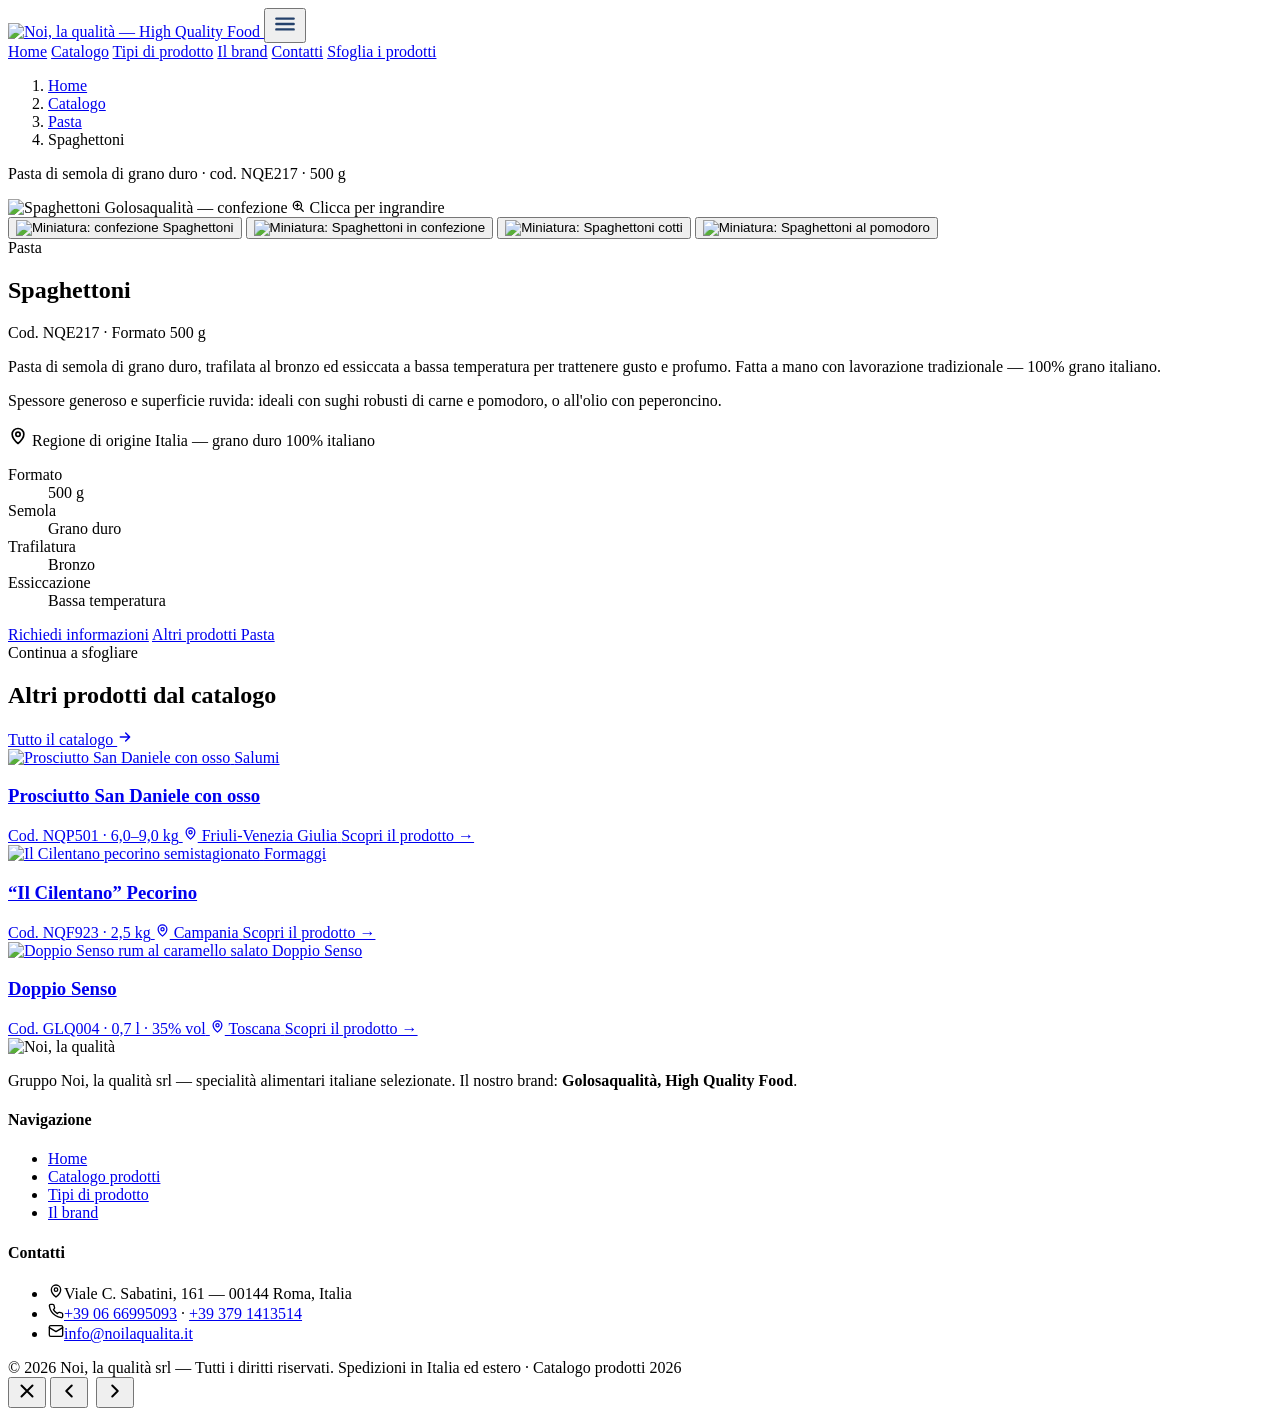
==== prodotto.html @ afe56560 "Add files via upload" ====
<!DOCTYPE html>
<html lang="it">
<head>
  <meta charset="UTF-8">
  <meta name="viewport" content="width=device-width, initial-scale=1">
  <title>Spaghettoni — Pasta | Noi, la qualità</title>
  <meta name="description" content="Spaghettoni Golosaqualità, cod. NQE217 da 500 g: pasta di semola di grano duro trafilata al bronzo, 100% grano italiano. Regione di origine: Italia.">
  <link rel="canonical" href="https://www.noilaqualita.it/prodotti/spaghettoni/">
  <link rel="icon" type="image/png" href="assets/img/favicon.png">
  <meta property="og:type" content="product">
  <meta property="og:title" content="Spaghettoni — Pasta | Noi, la qualità">
  <meta property="og:description" content="Pasta di semola di grano duro trafilata al bronzo, cod. NQE217 — 500 g.">
  <meta property="og:image" content="assets/img/spaghettoni-1.jpg">
  <meta property="og:locale" content="it_IT">
  <link rel="preload" as="image" href="assets/img/spaghettoni-1.jpg">
  <link rel="stylesheet" href="assets/css/style.css">
</head>
<body>
  <header class="site-header">
    <div class="container header-inner">
      <a class="brand" href="index.html" aria-label="Noi, la qualità — Home">
        <img src="assets/img/logo.png" alt="Noi, la qualità — High Quality Food" width="190" height="103">
      </a>
      <button class="nav-toggle" aria-expanded="false" aria-controls="main-nav" aria-label="Apri il menu">
        <svg width="26" height="26" viewBox="0 0 24 24" fill="none" stroke="#24416B" stroke-width="2.2" stroke-linecap="round" aria-hidden="true"><path d="M4 7h16M4 12h16M4 17h16"/></svg>
      </button>
      <nav class="main-nav" id="main-nav" aria-label="Menu principale">
        <a href="index.html">Home</a>
        <a href="catalogo.html" class="current">Catalogo</a>
        <a href="index.html#tipi">Tipi di prodotto</a>
        <a href="index.html#brand">Il brand</a>
        <a href="index.html#contatti">Contatti</a>
        <a class="btn btn-primary nav-cta" href="catalogo.html">Sfoglia i prodotti</a>
      </nav>
    </div>
  </header>

  <main>
    <div class="page-head">
      <div class="container">
        <ol class="breadcrumb" aria-label="Percorso di navigazione">
          <li><a href="index.html">Home</a></li>
          <li><a href="catalogo.html">Catalogo</a></li>
          <li><a href="catalogo.html?type=pasta">Pasta</a></li>
          <li aria-current="page">Spaghettoni</li>
        </ol>
        <p>Pasta di semola di grano duro · cod. NQE217 · 500 g</p>
      </div>
    </div>

    <section class="section">
      <div class="container">
        <div class="product-layout">
          <!-- Galleria -->
          <div class="gallery" id="gallery">
            <div class="gallery-main" id="gallery-main" role="button" tabindex="0" aria-label="Ingrandisci l'immagine del prodotto">
              <img id="gallery-main-img" src="assets/img/spaghettoni-1.jpg" alt="Spaghettoni Golosaqualità — confezione" width="844" height="1149">
              <span class="zoom-hint">
                <svg width="14" height="14" viewBox="0 0 24 24" fill="none" stroke="currentColor" stroke-width="2.2" stroke-linecap="round" aria-hidden="true"><circle cx="11" cy="11" r="7"/><path d="m21 21-4.3-4.3M11 8v6M8 11h6"/></svg>
                Clicca per ingrandire
              </span>
            </div>
            <div class="gallery-thumbs" role="tablist" aria-label="Immagini del prodotto">
              <button type="button" role="tab" aria-selected="true" data-full="assets/img/spaghettoni-1.jpg" data-alt="Spaghettoni Golosaqualità — confezione">
                <img src="assets/img/spaghettoni-1.jpg" alt="Miniatura: confezione Spaghettoni" loading="lazy" width="120" height="120">
              </button>
              <button type="button" role="tab" aria-selected="false" data-full="assets/img/spaghettoni-2.jpg" data-alt="Spaghettoni — pasta in confezione trasparente">
                <img src="assets/img/spaghettoni-2.jpg" alt="Miniatura: Spaghettoni in confezione" loading="lazy" width="120" height="120">
              </button>
              <button type="button" role="tab" aria-selected="false" data-full="assets/img/spaghettoni-3.jpg" data-alt="Spaghettoni cotti — pasta sulla forchetta">
                <img src="assets/img/spaghettoni-3.jpg" alt="Miniatura: Spaghettoni cotti" loading="lazy" width="120" height="120">
              </button>
              <button type="button" role="tab" aria-selected="false" data-full="assets/img/spaghettoni-4.jpg" data-alt="Spaghettoni al pomodoro — piatto della tradizione">
                <img src="assets/img/spaghettoni-4.jpg" alt="Miniatura: Spaghettoni al pomodoro" loading="lazy" width="120" height="120">
              </button>
            </div>
          </div>

          <!-- Informazioni -->
          <div class="product-info">
            <span class="badge">Pasta</span>
            <h1>Spaghettoni</h1>
            <span class="sku">Cod. NQE217 · Formato 500 g</span>
            <div class="product-desc">
              <p>Pasta di semola di grano duro, trafilata al bronzo ed essiccata a bassa temperatura per trattenere gusto e profumo. Fatta a mano con lavorazione tradizionale — 100% grano italiano.</p>
              <p>Spessore generoso e superficie ruvida: ideali con sughi robusti di carne e pomodoro, o all'olio con peperoncino.</p>
            </div>

            <div class="region-callout">
              <span class="pin" aria-hidden="true">
                <svg width="20" height="20" viewBox="0 0 24 24" fill="none" stroke="currentColor" stroke-width="2" stroke-linecap="round" stroke-linejoin="round"><path d="M12 21s-7-5.6-7-11a7 7 0 1 1 14 0c0 5.4-7 11-7 11z"/><circle cx="12" cy="10" r="2.6"/></svg>
              </span>
              <span>
                <span class="label">Regione di origine</span>
                <span class="value">Italia — grano duro 100% italiano</span>
              </span>
            </div>

            <dl class="spec-list">
              <div><dt>Formato</dt><dd>500 g</dd></div>
              <div><dt>Semola</dt><dd>Grano duro</dd></div>
              <div><dt>Trafilatura</dt><dd>Bronzo</dd></div>
              <div><dt>Essiccazione</dt><dd>Bassa temperatura</dd></div>
            </dl>

            <div class="product-actions">
              <a class="btn btn-primary" href="mailto:info@noilaqualita.it?subject=Informazioni%20Spaghettoni%20NQE217">Richiedi informazioni</a>
              <a class="btn btn-outline" href="catalogo.html?type=pasta">Altri prodotti Pasta</a>
            </div>
          </div>
        </div>
      </div>
    </section>

    <!-- Prodotti correlati -->
    <section class="section alt">
      <div class="container">
        <div class="section-head">
          <div>
            <span class="eyebrow">Continua a sfogliare</span>
            <h2>Altri prodotti dal catalogo</h2>
          </div>
          <a class="link-all" href="catalogo.html">Tutto il catalogo
            <svg width="16" height="16" viewBox="0 0 24 24" fill="none" stroke="currentColor" stroke-width="2.2" stroke-linecap="round" stroke-linejoin="round" aria-hidden="true"><path d="M5 12h14M13 6l6 6-6 6"/></svg>
          </a>
        </div>
        <div class="product-grid">
          <article class="product-card">
            <a href="prodotto.html">
              <span class="thumb"><img src="assets/img/san-daniele-1.jpg" alt="Prosciutto San Daniele con osso" loading="lazy" width="596" height="807"></span>
              <span class="body">
                <span class="badge">Salumi</span>
                <h3>Prosciutto San Daniele con osso</h3>
                <span class="sku">Cod. NQP501 · 6,0–9,0 kg</span>
                <span class="region"><svg width="15" height="15" viewBox="0 0 24 24" fill="none" stroke="currentColor" stroke-width="2" stroke-linecap="round" stroke-linejoin="round" aria-hidden="true"><path d="M12 21s-7-5.6-7-11a7 7 0 1 1 14 0c0 5.4-7 11-7 11z"/><circle cx="12" cy="10" r="2.6"/></svg> Friuli-Venezia Giulia</span>
                <span class="more">Scopri il prodotto →</span>
              </span>
            </a>
          </article>
          <article class="product-card">
            <a href="prodotto.html">
              <span class="thumb"><img src="assets/img/cilentano-1.jpg" alt="Il Cilentano pecorino semistagionato" loading="lazy" width="766" height="748"></span>
              <span class="body">
                <span class="badge">Formaggi</span>
                <h3>“Il Cilentano” Pecorino</h3>
                <span class="sku">Cod. NQF923 · 2,5 kg</span>
                <span class="region"><svg width="15" height="15" viewBox="0 0 24 24" fill="none" stroke="currentColor" stroke-width="2" stroke-linecap="round" stroke-linejoin="round" aria-hidden="true"><path d="M12 21s-7-5.6-7-11a7 7 0 1 1 14 0c0 5.4-7 11-7 11z"/><circle cx="12" cy="10" r="2.6"/></svg> Campania</span>
                <span class="more">Scopri il prodotto →</span>
              </span>
            </a>
          </article>
          <article class="product-card">
            <a href="prodotto.html">
              <span class="thumb"><img src="assets/img/doppio-senso-1.jpg" alt="Doppio Senso rum al caramello salato" loading="lazy" width="616" height="1200"></span>
              <span class="body">
                <span class="badge">Doppio Senso</span>
                <h3>Doppio Senso</h3>
                <span class="sku">Cod. GLQ004 · 0,7 l · 35% vol</span>
                <span class="region"><svg width="15" height="15" viewBox="0 0 24 24" fill="none" stroke="currentColor" stroke-width="2" stroke-linecap="round" stroke-linejoin="round" aria-hidden="true"><path d="M12 21s-7-5.6-7-11a7 7 0 1 1 14 0c0 5.4-7 11-7 11z"/><circle cx="12" cy="10" r="2.6"/></svg> Toscana</span>
                <span class="more">Scopri il prodotto →</span>
              </span>
            </a>
          </article>
        </div>
      </div>
    </section>
  </main>

  <footer class="site-footer" id="contatti">
    <div class="container footer-top">
      <div>
        <img class="footer-logo" src="assets/img/logo-white.png" alt="Noi, la qualità" loading="lazy" width="210" height="113">
        <p>Gruppo Noi, la qualità srl — specialità alimentari italiane selezionate. Il nostro brand: <strong>Golosaqualità, High Quality Food</strong>.</p>
      </div>
      <div>
        <h4>Navigazione</h4>
        <ul>
          <li><a href="index.html">Home</a></li>
          <li><a href="catalogo.html">Catalogo prodotti</a></li>
          <li><a href="index.html#tipi">Tipi di prodotto</a></li>
          <li><a href="index.html#brand">Il brand</a></li>
        </ul>
      </div>
      <div>
        <h4>Contatti</h4>
        <ul class="footer-contact">
          <li><svg width="16" height="16" viewBox="0 0 24 24" fill="none" stroke="currentColor" stroke-width="2" stroke-linecap="round" stroke-linejoin="round" aria-hidden="true"><path d="M12 21s-7-5.6-7-11a7 7 0 1 1 14 0c0 5.4-7 11-7 11z"/><circle cx="12" cy="10" r="2.6"/></svg><span>Viale C. Sabatini, 161 — 00144 Roma, Italia</span></li>
          <li><svg width="16" height="16" viewBox="0 0 24 24" fill="none" stroke="currentColor" stroke-width="2" stroke-linecap="round" stroke-linejoin="round" aria-hidden="true"><path d="M22 16.9v3a2 2 0 0 1-2.2 2 19.8 19.8 0 0 1-8.6-3.1 19.5 19.5 0 0 1-6-6A19.8 19.8 0 0 1 2.1 4.2 2 2 0 0 1 4.1 2h3a2 2 0 0 1 2 1.7c.1 1 .4 2 .7 2.9a2 2 0 0 1-.5 2.1L8.1 9.9a16 16 0 0 0 6 6l1.2-1.2a2 2 0 0 1 2.1-.5c.9.3 1.9.6 2.9.7a2 2 0 0 1 1.7 2z"/></svg><span><a href="tel:+390666995093">+39 06 66995093</a> · <a href="tel:+393791413514">+39 379 1413514</a></span></li>
          <li><svg width="16" height="16" viewBox="0 0 24 24" fill="none" stroke="currentColor" stroke-width="2" stroke-linecap="round" stroke-linejoin="round" aria-hidden="true"><rect x="2" y="4" width="20" height="16" rx="2"/><path d="m22 7-10 6L2 7"/></svg><span><a href="mailto:info@noilaqualita.it">info@noilaqualita.it</a></span></li>
        </ul>
      </div>
    </div>
    <div class="container footer-bottom">
      <span>© 2026 Noi, la qualità srl — Tutti i diritti riservati.</span>
      <span>Spedizioni in Italia ed estero · Catalogo prodotti 2026</span>
    </div>
  </footer>

  <!-- Lightbox galleria -->
  <div class="lightbox" id="lightbox" role="dialog" aria-modal="true" aria-label="Galleria prodotto">
    <button type="button" class="lightbox-btn lightbox-close" aria-label="Chiudi">
      <svg width="22" height="22" viewBox="0 0 24 24" fill="none" stroke="currentColor" stroke-width="2.2" stroke-linecap="round" aria-hidden="true"><path d="M6 6l12 12M18 6L6 18"/></svg>
    </button>
    <button type="button" class="lightbox-btn lightbox-prev" aria-label="Immagine precedente">
      <svg width="22" height="22" viewBox="0 0 24 24" fill="none" stroke="currentColor" stroke-width="2.2" stroke-linecap="round" stroke-linejoin="round" aria-hidden="true"><path d="m15 6-6 6 6 6"/></svg>
    </button>
    <img id="lightbox-img" src="" alt="">
    <button type="button" class="lightbox-btn lightbox-next" aria-label="Immagine successiva">
      <svg width="22" height="22" viewBox="0 0 24 24" fill="none" stroke="currentColor" stroke-width="2.2" stroke-linecap="round" stroke-linejoin="round" aria-hidden="true"><path d="m9 6 6 6-6 6"/></svg>
    </button>
    <p class="lightbox-caption" id="lightbox-caption"></p>
  </div>

  <script type="application/ld+json">
  {
    "@context": "https://schema.org",
    "@type": "Product",
    "name": "Spaghettoni",
    "sku": "NQE217",
    "brand": { "@type": "Brand", "name": "Golosaqualità" },
    "category": "Pasta",
    "description": "Pasta di semola di grano duro, trafilata al bronzo ed essiccata a bassa temperatura. 100% grano italiano.",
    "image": [
      "assets/img/spaghettoni-1.jpg",
      "assets/img/spaghettoni-2.jpg",
      "assets/img/spaghettoni-3.jpg",
      "assets/img/spaghettoni-4.jpg"
    ],
    "url": "https://www.noilaqualita.it/prodotti/spaghettoni/"
  }
  </script>
  <script src="assets/js/main.js" defer></script>
</body>
</html>
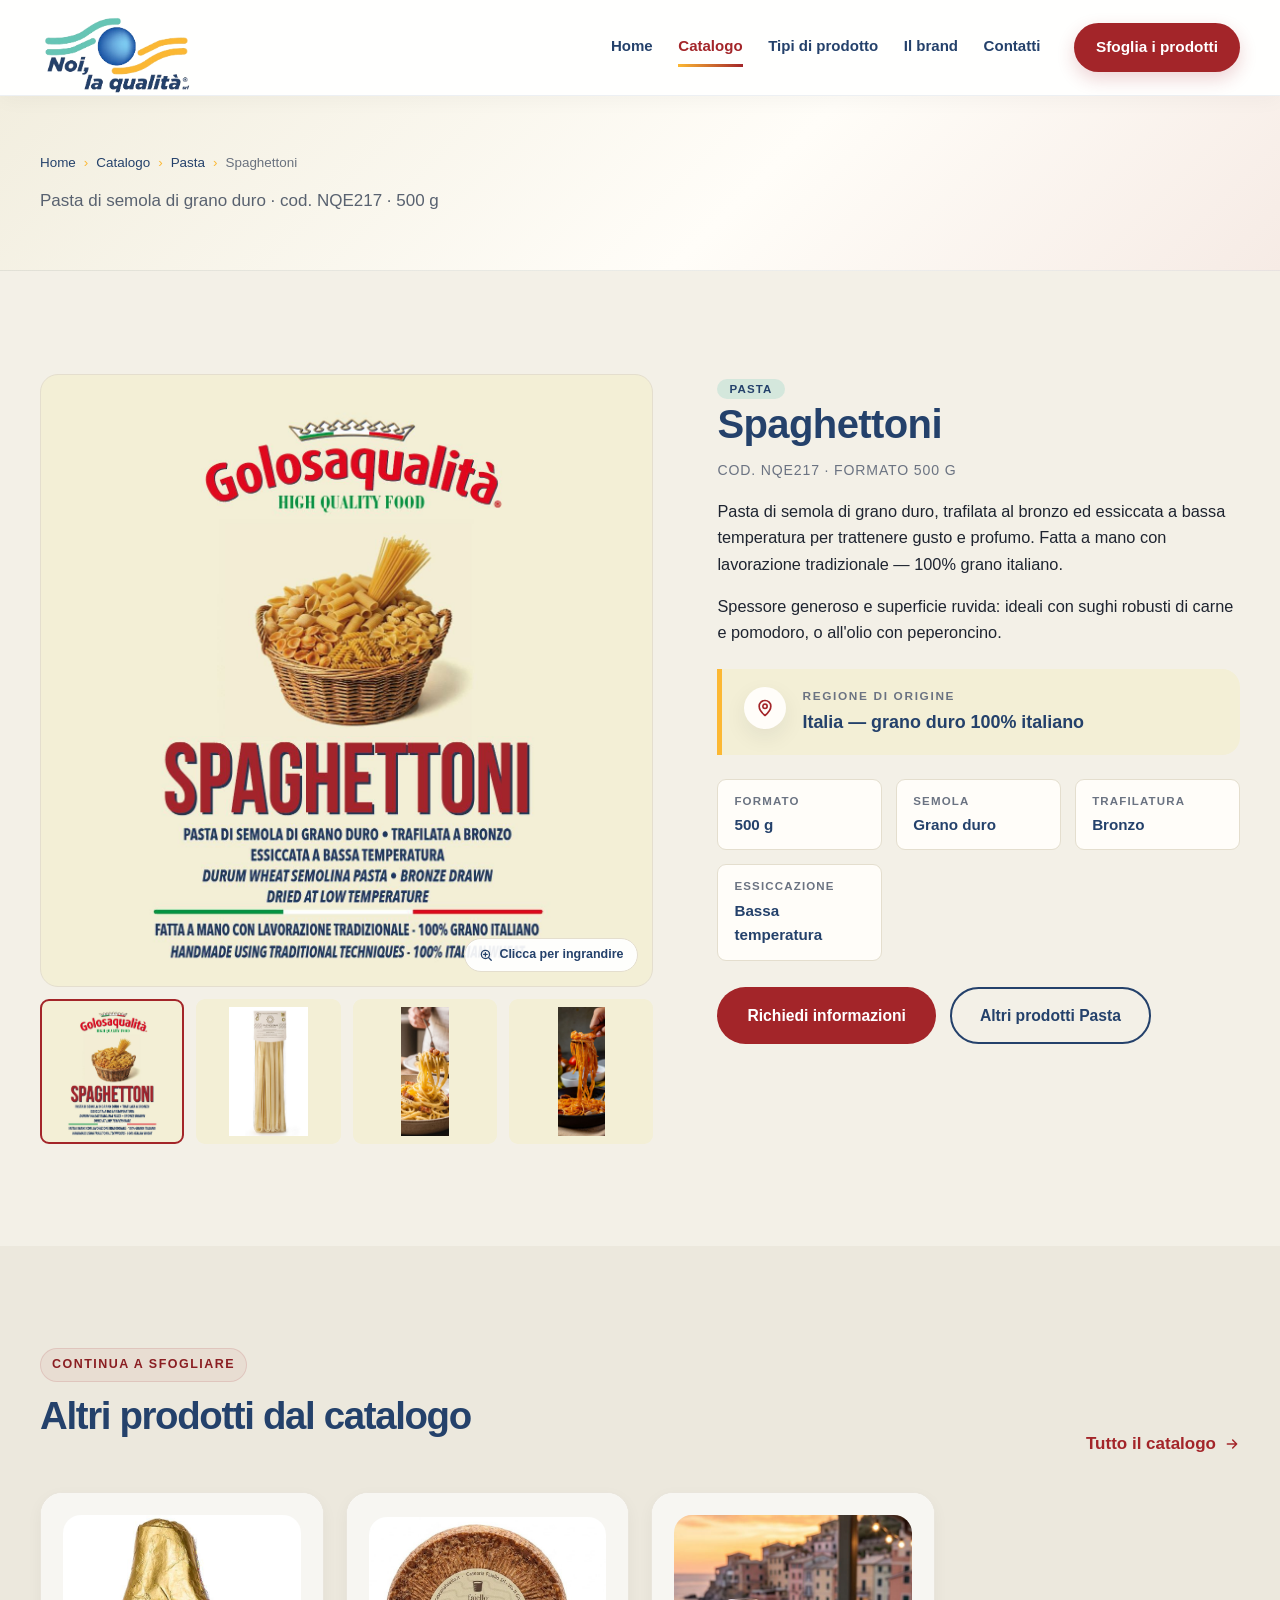
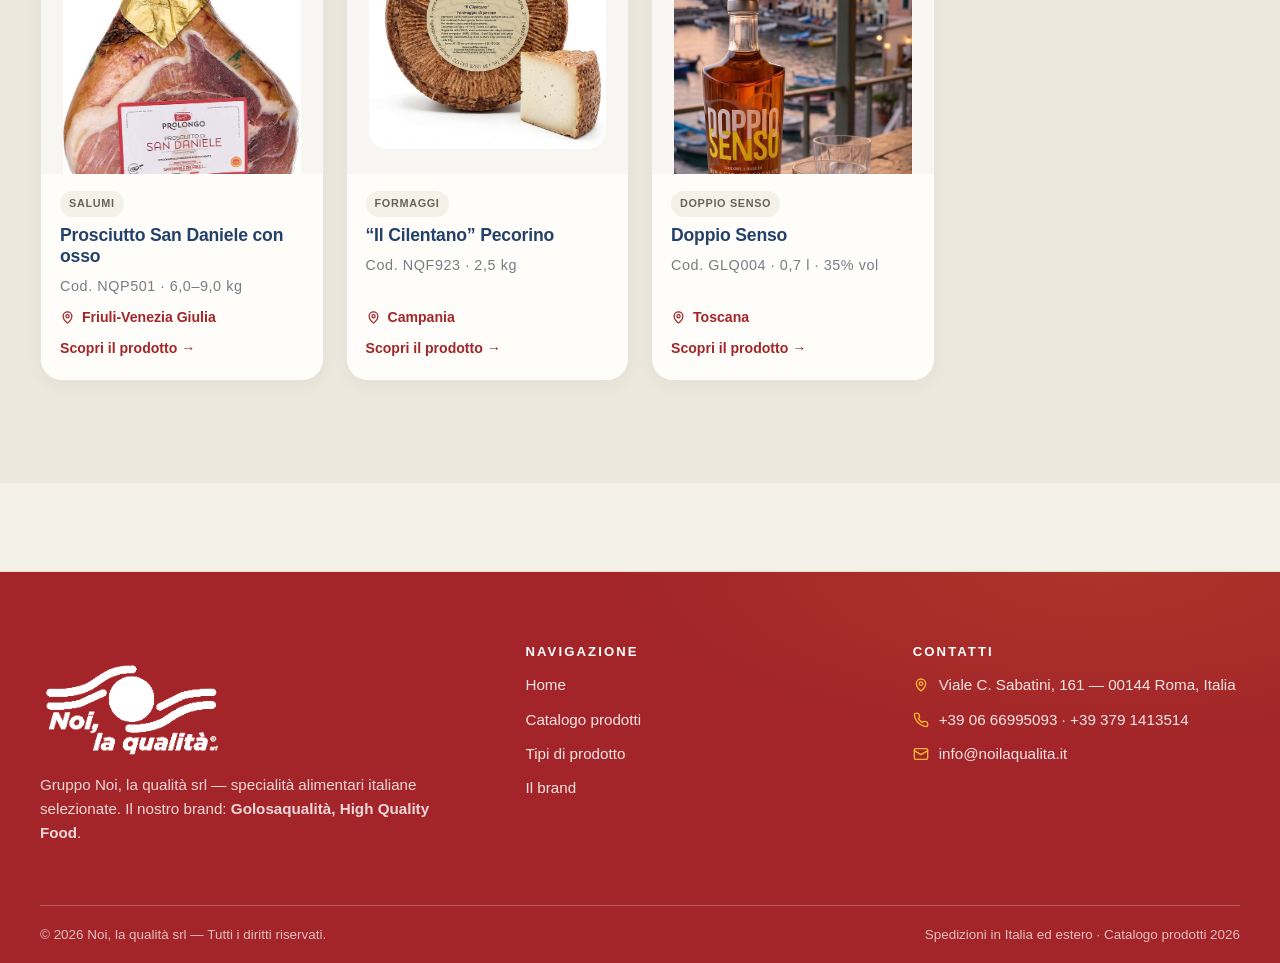
==== commit 500d70f7: "Restructure: serve static site from repo root for GitHub Pages" ====
--- a/prodotto.html
+++ b/prodotto.html
@@ -1,236 +1,236 @@
-<!DOCTYPE html>
-<html lang="it">
-<head>
-  <meta charset="UTF-8">
-  <meta name="viewport" content="width=device-width, initial-scale=1">
-  <title>Spaghettoni — Pasta | Noi, la qualità</title>
-  <meta name="description" content="Spaghettoni Golosaqualità, cod. NQE217 da 500 g: pasta di semola di grano duro trafilata al bronzo, 100% grano italiano. Regione di origine: Italia.">
-  <link rel="canonical" href="https://www.noilaqualita.it/prodotti/spaghettoni/">
-  <link rel="icon" type="image/png" href="assets/img/favicon.png">
-  <meta property="og:type" content="product">
-  <meta property="og:title" content="Spaghettoni — Pasta | Noi, la qualità">
-  <meta property="og:description" content="Pasta di semola di grano duro trafilata al bronzo, cod. NQE217 — 500 g.">
-  <meta property="og:image" content="assets/img/spaghettoni-1.jpg">
-  <meta property="og:locale" content="it_IT">
-  <link rel="preload" as="image" href="assets/img/spaghettoni-1.jpg">
-  <link rel="stylesheet" href="assets/css/style.css">
-</head>
-<body>
-  <header class="site-header">
-    <div class="container header-inner">
-      <a class="brand" href="index.html" aria-label="Noi, la qualità — Home">
-        <img src="assets/img/logo.png" alt="Noi, la qualità — High Quality Food" width="190" height="103">
-      </a>
-      <button class="nav-toggle" aria-expanded="false" aria-controls="main-nav" aria-label="Apri il menu">
-        <svg width="26" height="26" viewBox="0 0 24 24" fill="none" stroke="#24416B" stroke-width="2.2" stroke-linecap="round" aria-hidden="true"><path d="M4 7h16M4 12h16M4 17h16"/></svg>
-      </button>
-      <nav class="main-nav" id="main-nav" aria-label="Menu principale">
-        <a href="index.html">Home</a>
-        <a href="catalogo.html" class="current">Catalogo</a>
-        <a href="index.html#tipi">Tipi di prodotto</a>
-        <a href="index.html#brand">Il brand</a>
-        <a href="index.html#contatti">Contatti</a>
-        <a class="btn btn-primary nav-cta" href="catalogo.html">Sfoglia i prodotti</a>
-      </nav>
-    </div>
-  </header>
-
-  <main>
-    <div class="page-head">
-      <div class="container">
-        <ol class="breadcrumb" aria-label="Percorso di navigazione">
-          <li><a href="index.html">Home</a></li>
-          <li><a href="catalogo.html">Catalogo</a></li>
-          <li><a href="catalogo.html?type=pasta">Pasta</a></li>
-          <li aria-current="page">Spaghettoni</li>
-        </ol>
-        <p>Pasta di semola di grano duro · cod. NQE217 · 500 g</p>
-      </div>
-    </div>
-
-    <section class="section">
-      <div class="container">
-        <div class="product-layout">
-          <!-- Galleria -->
-          <div class="gallery" id="gallery">
-            <div class="gallery-main" id="gallery-main" role="button" tabindex="0" aria-label="Ingrandisci l'immagine del prodotto">
-              <img id="gallery-main-img" src="assets/img/spaghettoni-1.jpg" alt="Spaghettoni Golosaqualità — confezione" width="844" height="1149">
-              <span class="zoom-hint">
-                <svg width="14" height="14" viewBox="0 0 24 24" fill="none" stroke="currentColor" stroke-width="2.2" stroke-linecap="round" aria-hidden="true"><circle cx="11" cy="11" r="7"/><path d="m21 21-4.3-4.3M11 8v6M8 11h6"/></svg>
-                Clicca per ingrandire
-              </span>
-            </div>
-            <div class="gallery-thumbs" role="tablist" aria-label="Immagini del prodotto">
-              <button type="button" role="tab" aria-selected="true" data-full="assets/img/spaghettoni-1.jpg" data-alt="Spaghettoni Golosaqualità — confezione">
-                <img src="assets/img/spaghettoni-1.jpg" alt="Miniatura: confezione Spaghettoni" loading="lazy" width="120" height="120">
-              </button>
-              <button type="button" role="tab" aria-selected="false" data-full="assets/img/spaghettoni-2.jpg" data-alt="Spaghettoni — pasta in confezione trasparente">
-                <img src="assets/img/spaghettoni-2.jpg" alt="Miniatura: Spaghettoni in confezione" loading="lazy" width="120" height="120">
-              </button>
-              <button type="button" role="tab" aria-selected="false" data-full="assets/img/spaghettoni-3.jpg" data-alt="Spaghettoni cotti — pasta sulla forchetta">
-                <img src="assets/img/spaghettoni-3.jpg" alt="Miniatura: Spaghettoni cotti" loading="lazy" width="120" height="120">
-              </button>
-              <button type="button" role="tab" aria-selected="false" data-full="assets/img/spaghettoni-4.jpg" data-alt="Spaghettoni al pomodoro — piatto della tradizione">
-                <img src="assets/img/spaghettoni-4.jpg" alt="Miniatura: Spaghettoni al pomodoro" loading="lazy" width="120" height="120">
-              </button>
-            </div>
-          </div>
-
-          <!-- Informazioni -->
-          <div class="product-info">
-            <span class="badge">Pasta</span>
-            <h1>Spaghettoni</h1>
-            <span class="sku">Cod. NQE217 · Formato 500 g</span>
-            <div class="product-desc">
-              <p>Pasta di semola di grano duro, trafilata al bronzo ed essiccata a bassa temperatura per trattenere gusto e profumo. Fatta a mano con lavorazione tradizionale — 100% grano italiano.</p>
-              <p>Spessore generoso e superficie ruvida: ideali con sughi robusti di carne e pomodoro, o all'olio con peperoncino.</p>
-            </div>
-
-            <div class="region-callout">
-              <span class="pin" aria-hidden="true">
-                <svg width="20" height="20" viewBox="0 0 24 24" fill="none" stroke="currentColor" stroke-width="2" stroke-linecap="round" stroke-linejoin="round"><path d="M12 21s-7-5.6-7-11a7 7 0 1 1 14 0c0 5.4-7 11-7 11z"/><circle cx="12" cy="10" r="2.6"/></svg>
-              </span>
-              <span>
-                <span class="label">Regione di origine</span>
-                <span class="value">Italia — grano duro 100% italiano</span>
-              </span>
-            </div>
-
-            <dl class="spec-list">
-              <div><dt>Formato</dt><dd>500 g</dd></div>
-              <div><dt>Semola</dt><dd>Grano duro</dd></div>
-              <div><dt>Trafilatura</dt><dd>Bronzo</dd></div>
-              <div><dt>Essiccazione</dt><dd>Bassa temperatura</dd></div>
-            </dl>
-
-            <div class="product-actions">
-              <a class="btn btn-primary" href="mailto:info@noilaqualita.it?subject=Informazioni%20Spaghettoni%20NQE217">Richiedi informazioni</a>
-              <a class="btn btn-outline" href="catalogo.html?type=pasta">Altri prodotti Pasta</a>
-            </div>
-          </div>
-        </div>
-      </div>
-    </section>
-
-    <!-- Prodotti correlati -->
-    <section class="section alt">
-      <div class="container">
-        <div class="section-head">
-          <div>
-            <span class="eyebrow">Continua a sfogliare</span>
-            <h2>Altri prodotti dal catalogo</h2>
-          </div>
-          <a class="link-all" href="catalogo.html">Tutto il catalogo
-            <svg width="16" height="16" viewBox="0 0 24 24" fill="none" stroke="currentColor" stroke-width="2.2" stroke-linecap="round" stroke-linejoin="round" aria-hidden="true"><path d="M5 12h14M13 6l6 6-6 6"/></svg>
-          </a>
-        </div>
-        <div class="product-grid">
-          <article class="product-card">
-            <a href="prodotto.html">
-              <span class="thumb"><img src="assets/img/san-daniele-1.jpg" alt="Prosciutto San Daniele con osso" loading="lazy" width="596" height="807"></span>
-              <span class="body">
-                <span class="badge">Salumi</span>
-                <h3>Prosciutto San Daniele con osso</h3>
-                <span class="sku">Cod. NQP501 · 6,0–9,0 kg</span>
-                <span class="region"><svg width="15" height="15" viewBox="0 0 24 24" fill="none" stroke="currentColor" stroke-width="2" stroke-linecap="round" stroke-linejoin="round" aria-hidden="true"><path d="M12 21s-7-5.6-7-11a7 7 0 1 1 14 0c0 5.4-7 11-7 11z"/><circle cx="12" cy="10" r="2.6"/></svg> Friuli-Venezia Giulia</span>
-                <span class="more">Scopri il prodotto →</span>
-              </span>
-            </a>
-          </article>
-          <article class="product-card">
-            <a href="prodotto.html">
-              <span class="thumb"><img src="assets/img/cilentano-1.jpg" alt="Il Cilentano pecorino semistagionato" loading="lazy" width="766" height="748"></span>
-              <span class="body">
-                <span class="badge">Formaggi</span>
-                <h3>“Il Cilentano” Pecorino</h3>
-                <span class="sku">Cod. NQF923 · 2,5 kg</span>
-                <span class="region"><svg width="15" height="15" viewBox="0 0 24 24" fill="none" stroke="currentColor" stroke-width="2" stroke-linecap="round" stroke-linejoin="round" aria-hidden="true"><path d="M12 21s-7-5.6-7-11a7 7 0 1 1 14 0c0 5.4-7 11-7 11z"/><circle cx="12" cy="10" r="2.6"/></svg> Campania</span>
-                <span class="more">Scopri il prodotto →</span>
-              </span>
-            </a>
-          </article>
-          <article class="product-card">
-            <a href="prodotto.html">
-              <span class="thumb"><img src="assets/img/doppio-senso-1.jpg" alt="Doppio Senso rum al caramello salato" loading="lazy" width="616" height="1200"></span>
-              <span class="body">
-                <span class="badge">Doppio Senso</span>
-                <h3>Doppio Senso</h3>
-                <span class="sku">Cod. GLQ004 · 0,7 l · 35% vol</span>
-                <span class="region"><svg width="15" height="15" viewBox="0 0 24 24" fill="none" stroke="currentColor" stroke-width="2" stroke-linecap="round" stroke-linejoin="round" aria-hidden="true"><path d="M12 21s-7-5.6-7-11a7 7 0 1 1 14 0c0 5.4-7 11-7 11z"/><circle cx="12" cy="10" r="2.6"/></svg> Toscana</span>
-                <span class="more">Scopri il prodotto →</span>
-              </span>
-            </a>
-          </article>
-        </div>
-      </div>
-    </section>
-  </main>
-
-  <footer class="site-footer" id="contatti">
-    <div class="container footer-top">
-      <div>
-        <img class="footer-logo" src="assets/img/logo-white.png" alt="Noi, la qualità" loading="lazy" width="210" height="113">
-        <p>Gruppo Noi, la qualità srl — specialità alimentari italiane selezionate. Il nostro brand: <strong>Golosaqualità, High Quality Food</strong>.</p>
-      </div>
-      <div>
-        <h4>Navigazione</h4>
-        <ul>
-          <li><a href="index.html">Home</a></li>
-          <li><a href="catalogo.html">Catalogo prodotti</a></li>
-          <li><a href="index.html#tipi">Tipi di prodotto</a></li>
-          <li><a href="index.html#brand">Il brand</a></li>
-        </ul>
-      </div>
-      <div>
-        <h4>Contatti</h4>
-        <ul class="footer-contact">
-          <li><svg width="16" height="16" viewBox="0 0 24 24" fill="none" stroke="currentColor" stroke-width="2" stroke-linecap="round" stroke-linejoin="round" aria-hidden="true"><path d="M12 21s-7-5.6-7-11a7 7 0 1 1 14 0c0 5.4-7 11-7 11z"/><circle cx="12" cy="10" r="2.6"/></svg><span>Viale C. Sabatini, 161 — 00144 Roma, Italia</span></li>
-          <li><svg width="16" height="16" viewBox="0 0 24 24" fill="none" stroke="currentColor" stroke-width="2" stroke-linecap="round" stroke-linejoin="round" aria-hidden="true"><path d="M22 16.9v3a2 2 0 0 1-2.2 2 19.8 19.8 0 0 1-8.6-3.1 19.5 19.5 0 0 1-6-6A19.8 19.8 0 0 1 2.1 4.2 2 2 0 0 1 4.1 2h3a2 2 0 0 1 2 1.7c.1 1 .4 2 .7 2.9a2 2 0 0 1-.5 2.1L8.1 9.9a16 16 0 0 0 6 6l1.2-1.2a2 2 0 0 1 2.1-.5c.9.3 1.9.6 2.9.7a2 2 0 0 1 1.7 2z"/></svg><span><a href="tel:+390666995093">+39 06 66995093</a> · <a href="tel:+393791413514">+39 379 1413514</a></span></li>
-          <li><svg width="16" height="16" viewBox="0 0 24 24" fill="none" stroke="currentColor" stroke-width="2" stroke-linecap="round" stroke-linejoin="round" aria-hidden="true"><rect x="2" y="4" width="20" height="16" rx="2"/><path d="m22 7-10 6L2 7"/></svg><span><a href="mailto:info@noilaqualita.it">info@noilaqualita.it</a></span></li>
-        </ul>
-      </div>
-    </div>
-    <div class="container footer-bottom">
-      <span>© 2026 Noi, la qualità srl — Tutti i diritti riservati.</span>
-      <span>Spedizioni in Italia ed estero · Catalogo prodotti 2026</span>
-    </div>
-  </footer>
-
-  <!-- Lightbox galleria -->
-  <div class="lightbox" id="lightbox" role="dialog" aria-modal="true" aria-label="Galleria prodotto">
-    <button type="button" class="lightbox-btn lightbox-close" aria-label="Chiudi">
-      <svg width="22" height="22" viewBox="0 0 24 24" fill="none" stroke="currentColor" stroke-width="2.2" stroke-linecap="round" aria-hidden="true"><path d="M6 6l12 12M18 6L6 18"/></svg>
-    </button>
-    <button type="button" class="lightbox-btn lightbox-prev" aria-label="Immagine precedente">
-      <svg width="22" height="22" viewBox="0 0 24 24" fill="none" stroke="currentColor" stroke-width="2.2" stroke-linecap="round" stroke-linejoin="round" aria-hidden="true"><path d="m15 6-6 6 6 6"/></svg>
-    </button>
-    <img id="lightbox-img" src="" alt="">
-    <button type="button" class="lightbox-btn lightbox-next" aria-label="Immagine successiva">
-      <svg width="22" height="22" viewBox="0 0 24 24" fill="none" stroke="currentColor" stroke-width="2.2" stroke-linecap="round" stroke-linejoin="round" aria-hidden="true"><path d="m9 6 6 6-6 6"/></svg>
-    </button>
-    <p class="lightbox-caption" id="lightbox-caption"></p>
-  </div>
-
-  <script type="application/ld+json">
-  {
-    "@context": "https://schema.org",
-    "@type": "Product",
-    "name": "Spaghettoni",
-    "sku": "NQE217",
-    "brand": { "@type": "Brand", "name": "Golosaqualità" },
-    "category": "Pasta",
-    "description": "Pasta di semola di grano duro, trafilata al bronzo ed essiccata a bassa temperatura. 100% grano italiano.",
-    "image": [
-      "assets/img/spaghettoni-1.jpg",
-      "assets/img/spaghettoni-2.jpg",
-      "assets/img/spaghettoni-3.jpg",
-      "assets/img/spaghettoni-4.jpg"
-    ],
-    "url": "https://www.noilaqualita.it/prodotti/spaghettoni/"
-  }
-  </script>
-  <script src="assets/js/main.js" defer></script>
-</body>
-</html>
-
-
+<!DOCTYPE html>
+<html lang="it">
+<head>
+  <meta charset="UTF-8">
+  <meta name="viewport" content="width=device-width, initial-scale=1">
+  <title>Spaghettoni — Pasta | Noi, la qualità</title>
+  <meta name="description" content="Spaghettoni Golosaqualità, cod. NQE217 da 500 g: pasta di semola di grano duro trafilata al bronzo, 100% grano italiano. Regione di origine: Italia.">
+  <link rel="canonical" href="https://www.noilaqualita.it/prodotti/spaghettoni/">
+  <link rel="icon" type="image/png" href="assets/img/favicon.png">
+  <meta property="og:type" content="product">
+  <meta property="og:title" content="Spaghettoni — Pasta | Noi, la qualità">
+  <meta property="og:description" content="Pasta di semola di grano duro trafilata al bronzo, cod. NQE217 — 500 g.">
+  <meta property="og:image" content="assets/img/spaghettoni-1.jpg">
+  <meta property="og:locale" content="it_IT">
+  <link rel="preload" as="image" href="assets/img/spaghettoni-1.jpg">
+  <link rel="stylesheet" href="assets/css/style.css">
+</head>
+<body>
+  <header class="site-header">
+    <div class="container header-inner">
+      <a class="brand" href="index.html" aria-label="Noi, la qualità — Home">
+        <img src="assets/img/logo.png" alt="Noi, la qualità — High Quality Food" width="190" height="103">
+      </a>
+      <button class="nav-toggle" aria-expanded="false" aria-controls="main-nav" aria-label="Apri il menu">
+        <svg width="26" height="26" viewBox="0 0 24 24" fill="none" stroke="#24416B" stroke-width="2.2" stroke-linecap="round" aria-hidden="true"><path d="M4 7h16M4 12h16M4 17h16"/></svg>
+      </button>
+      <nav class="main-nav" id="main-nav" aria-label="Menu principale">
+        <a href="index.html">Home</a>
+        <a href="catalogo.html" class="current">Catalogo</a>
+        <a href="index.html#tipi">Tipi di prodotto</a>
+        <a href="index.html#brand">Il brand</a>
+        <a href="index.html#contatti">Contatti</a>
+        <a class="btn btn-primary nav-cta" href="catalogo.html">Sfoglia i prodotti</a>
+      </nav>
+    </div>
+  </header>
+
+  <main>
+    <div class="page-head">
+      <div class="container">
+        <ol class="breadcrumb" aria-label="Percorso di navigazione">
+          <li><a href="index.html">Home</a></li>
+          <li><a href="catalogo.html">Catalogo</a></li>
+          <li><a href="catalogo.html?type=pasta">Pasta</a></li>
+          <li aria-current="page">Spaghettoni</li>
+        </ol>
+        <p>Pasta di semola di grano duro · cod. NQE217 · 500 g</p>
+      </div>
+    </div>
+
+    <section class="section">
+      <div class="container">
+        <div class="product-layout">
+          <!-- Galleria -->
+          <div class="gallery" id="gallery">
+            <div class="gallery-main" id="gallery-main" role="button" tabindex="0" aria-label="Ingrandisci l'immagine del prodotto">
+              <img id="gallery-main-img" src="assets/img/spaghettoni-1.jpg" alt="Spaghettoni Golosaqualità — confezione" width="844" height="1149">
+              <span class="zoom-hint">
+                <svg width="14" height="14" viewBox="0 0 24 24" fill="none" stroke="currentColor" stroke-width="2.2" stroke-linecap="round" aria-hidden="true"><circle cx="11" cy="11" r="7"/><path d="m21 21-4.3-4.3M11 8v6M8 11h6"/></svg>
+                Clicca per ingrandire
+              </span>
+            </div>
+            <div class="gallery-thumbs" role="tablist" aria-label="Immagini del prodotto">
+              <button type="button" role="tab" aria-selected="true" data-full="assets/img/spaghettoni-1.jpg" data-alt="Spaghettoni Golosaqualità — confezione">
+                <img src="assets/img/spaghettoni-1.jpg" alt="Miniatura: confezione Spaghettoni" loading="lazy" width="120" height="120">
+              </button>
+              <button type="button" role="tab" aria-selected="false" data-full="assets/img/spaghettoni-2.jpg" data-alt="Spaghettoni — pasta in confezione trasparente">
+                <img src="assets/img/spaghettoni-2.jpg" alt="Miniatura: Spaghettoni in confezione" loading="lazy" width="120" height="120">
+              </button>
+              <button type="button" role="tab" aria-selected="false" data-full="assets/img/spaghettoni-3.jpg" data-alt="Spaghettoni cotti — pasta sulla forchetta">
+                <img src="assets/img/spaghettoni-3.jpg" alt="Miniatura: Spaghettoni cotti" loading="lazy" width="120" height="120">
+              </button>
+              <button type="button" role="tab" aria-selected="false" data-full="assets/img/spaghettoni-4.jpg" data-alt="Spaghettoni al pomodoro — piatto della tradizione">
+                <img src="assets/img/spaghettoni-4.jpg" alt="Miniatura: Spaghettoni al pomodoro" loading="lazy" width="120" height="120">
+              </button>
+            </div>
+          </div>
+
+          <!-- Informazioni -->
+          <div class="product-info">
+            <span class="badge">Pasta</span>
+            <h1>Spaghettoni</h1>
+            <span class="sku">Cod. NQE217 · Formato 500 g</span>
+            <div class="product-desc">
+              <p>Pasta di semola di grano duro, trafilata al bronzo ed essiccata a bassa temperatura per trattenere gusto e profumo. Fatta a mano con lavorazione tradizionale — 100% grano italiano.</p>
+              <p>Spessore generoso e superficie ruvida: ideali con sughi robusti di carne e pomodoro, o all'olio con peperoncino.</p>
+            </div>
+
+            <div class="region-callout">
+              <span class="pin" aria-hidden="true">
+                <svg width="20" height="20" viewBox="0 0 24 24" fill="none" stroke="currentColor" stroke-width="2" stroke-linecap="round" stroke-linejoin="round"><path d="M12 21s-7-5.6-7-11a7 7 0 1 1 14 0c0 5.4-7 11-7 11z"/><circle cx="12" cy="10" r="2.6"/></svg>
+              </span>
+              <span>
+                <span class="label">Regione di origine</span>
+                <span class="value">Italia — grano duro 100% italiano</span>
+              </span>
+            </div>
+
+            <dl class="spec-list">
+              <div><dt>Formato</dt><dd>500 g</dd></div>
+              <div><dt>Semola</dt><dd>Grano duro</dd></div>
+              <div><dt>Trafilatura</dt><dd>Bronzo</dd></div>
+              <div><dt>Essiccazione</dt><dd>Bassa temperatura</dd></div>
+            </dl>
+
+            <div class="product-actions">
+              <a class="btn btn-primary" href="mailto:info@noilaqualita.it?subject=Informazioni%20Spaghettoni%20NQE217">Richiedi informazioni</a>
+              <a class="btn btn-outline" href="catalogo.html?type=pasta">Altri prodotti Pasta</a>
+            </div>
+          </div>
+        </div>
+      </div>
+    </section>
+
+    <!-- Prodotti correlati -->
+    <section class="section alt">
+      <div class="container">
+        <div class="section-head">
+          <div>
+            <span class="eyebrow">Continua a sfogliare</span>
+            <h2>Altri prodotti dal catalogo</h2>
+          </div>
+          <a class="link-all" href="catalogo.html">Tutto il catalogo
+            <svg width="16" height="16" viewBox="0 0 24 24" fill="none" stroke="currentColor" stroke-width="2.2" stroke-linecap="round" stroke-linejoin="round" aria-hidden="true"><path d="M5 12h14M13 6l6 6-6 6"/></svg>
+          </a>
+        </div>
+        <div class="product-grid">
+          <article class="product-card">
+            <a href="prodotto.html">
+              <span class="thumb"><img src="assets/img/san-daniele-1.jpg" alt="Prosciutto San Daniele con osso" loading="lazy" width="596" height="807"></span>
+              <span class="body">
+                <span class="badge">Salumi</span>
+                <h3>Prosciutto San Daniele con osso</h3>
+                <span class="sku">Cod. NQP501 · 6,0–9,0 kg</span>
+                <span class="region"><svg width="15" height="15" viewBox="0 0 24 24" fill="none" stroke="currentColor" stroke-width="2" stroke-linecap="round" stroke-linejoin="round" aria-hidden="true"><path d="M12 21s-7-5.6-7-11a7 7 0 1 1 14 0c0 5.4-7 11-7 11z"/><circle cx="12" cy="10" r="2.6"/></svg> Friuli-Venezia Giulia</span>
+                <span class="more">Scopri il prodotto →</span>
+              </span>
+            </a>
+          </article>
+          <article class="product-card">
+            <a href="prodotto.html">
+              <span class="thumb"><img src="assets/img/cilentano-1.jpg" alt="Il Cilentano pecorino semistagionato" loading="lazy" width="766" height="748"></span>
+              <span class="body">
+                <span class="badge">Formaggi</span>
+                <h3>“Il Cilentano” Pecorino</h3>
+                <span class="sku">Cod. NQF923 · 2,5 kg</span>
+                <span class="region"><svg width="15" height="15" viewBox="0 0 24 24" fill="none" stroke="currentColor" stroke-width="2" stroke-linecap="round" stroke-linejoin="round" aria-hidden="true"><path d="M12 21s-7-5.6-7-11a7 7 0 1 1 14 0c0 5.4-7 11-7 11z"/><circle cx="12" cy="10" r="2.6"/></svg> Campania</span>
+                <span class="more">Scopri il prodotto →</span>
+              </span>
+            </a>
+          </article>
+          <article class="product-card">
+            <a href="prodotto.html">
+              <span class="thumb"><img src="assets/img/doppio-senso-1.jpg" alt="Doppio Senso rum al caramello salato" loading="lazy" width="616" height="1200"></span>
+              <span class="body">
+                <span class="badge">Doppio Senso</span>
+                <h3>Doppio Senso</h3>
+                <span class="sku">Cod. GLQ004 · 0,7 l · 35% vol</span>
+                <span class="region"><svg width="15" height="15" viewBox="0 0 24 24" fill="none" stroke="currentColor" stroke-width="2" stroke-linecap="round" stroke-linejoin="round" aria-hidden="true"><path d="M12 21s-7-5.6-7-11a7 7 0 1 1 14 0c0 5.4-7 11-7 11z"/><circle cx="12" cy="10" r="2.6"/></svg> Toscana</span>
+                <span class="more">Scopri il prodotto →</span>
+              </span>
+            </a>
+          </article>
+        </div>
+      </div>
+    </section>
+  </main>
+
+  <footer class="site-footer" id="contatti">
+    <div class="container footer-top">
+      <div>
+        <img class="footer-logo" src="assets/img/logo-white.png" alt="Noi, la qualità" loading="lazy" width="210" height="113">
+        <p>Gruppo Noi, la qualità srl — specialità alimentari italiane selezionate. Il nostro brand: <strong>Golosaqualità, High Quality Food</strong>.</p>
+      </div>
+      <div>
+        <h4>Navigazione</h4>
+        <ul>
+          <li><a href="index.html">Home</a></li>
+          <li><a href="catalogo.html">Catalogo prodotti</a></li>
+          <li><a href="index.html#tipi">Tipi di prodotto</a></li>
+          <li><a href="index.html#brand">Il brand</a></li>
+        </ul>
+      </div>
+      <div>
+        <h4>Contatti</h4>
+        <ul class="footer-contact">
+          <li><svg width="16" height="16" viewBox="0 0 24 24" fill="none" stroke="currentColor" stroke-width="2" stroke-linecap="round" stroke-linejoin="round" aria-hidden="true"><path d="M12 21s-7-5.6-7-11a7 7 0 1 1 14 0c0 5.4-7 11-7 11z"/><circle cx="12" cy="10" r="2.6"/></svg><span>Viale C. Sabatini, 161 — 00144 Roma, Italia</span></li>
+          <li><svg width="16" height="16" viewBox="0 0 24 24" fill="none" stroke="currentColor" stroke-width="2" stroke-linecap="round" stroke-linejoin="round" aria-hidden="true"><path d="M22 16.9v3a2 2 0 0 1-2.2 2 19.8 19.8 0 0 1-8.6-3.1 19.5 19.5 0 0 1-6-6A19.8 19.8 0 0 1 2.1 4.2 2 2 0 0 1 4.1 2h3a2 2 0 0 1 2 1.7c.1 1 .4 2 .7 2.9a2 2 0 0 1-.5 2.1L8.1 9.9a16 16 0 0 0 6 6l1.2-1.2a2 2 0 0 1 2.1-.5c.9.3 1.9.6 2.9.7a2 2 0 0 1 1.7 2z"/></svg><span><a href="tel:+390666995093">+39 06 66995093</a> · <a href="tel:+393791413514">+39 379 1413514</a></span></li>
+          <li><svg width="16" height="16" viewBox="0 0 24 24" fill="none" stroke="currentColor" stroke-width="2" stroke-linecap="round" stroke-linejoin="round" aria-hidden="true"><rect x="2" y="4" width="20" height="16" rx="2"/><path d="m22 7-10 6L2 7"/></svg><span><a href="mailto:info@noilaqualita.it">info@noilaqualita.it</a></span></li>
+        </ul>
+      </div>
+    </div>
+    <div class="container footer-bottom">
+      <span>© 2026 Noi, la qualità srl — Tutti i diritti riservati.</span>
+      <span>Spedizioni in Italia ed estero · Catalogo prodotti 2026</span>
+    </div>
+  </footer>
+
+  <!-- Lightbox galleria -->
+  <div class="lightbox" id="lightbox" role="dialog" aria-modal="true" aria-label="Galleria prodotto">
+    <button type="button" class="lightbox-btn lightbox-close" aria-label="Chiudi">
+      <svg width="22" height="22" viewBox="0 0 24 24" fill="none" stroke="currentColor" stroke-width="2.2" stroke-linecap="round" aria-hidden="true"><path d="M6 6l12 12M18 6L6 18"/></svg>
+    </button>
+    <button type="button" class="lightbox-btn lightbox-prev" aria-label="Immagine precedente">
+      <svg width="22" height="22" viewBox="0 0 24 24" fill="none" stroke="currentColor" stroke-width="2.2" stroke-linecap="round" stroke-linejoin="round" aria-hidden="true"><path d="m15 6-6 6 6 6"/></svg>
+    </button>
+    <img id="lightbox-img" src="" alt="">
+    <button type="button" class="lightbox-btn lightbox-next" aria-label="Immagine successiva">
+      <svg width="22" height="22" viewBox="0 0 24 24" fill="none" stroke="currentColor" stroke-width="2.2" stroke-linecap="round" stroke-linejoin="round" aria-hidden="true"><path d="m9 6 6 6-6 6"/></svg>
+    </button>
+    <p class="lightbox-caption" id="lightbox-caption"></p>
+  </div>
+
+  <script type="application/ld+json">
+  {
+    "@context": "https://schema.org",
+    "@type": "Product",
+    "name": "Spaghettoni",
+    "sku": "NQE217",
+    "brand": { "@type": "Brand", "name": "Golosaqualità" },
+    "category": "Pasta",
+    "description": "Pasta di semola di grano duro, trafilata al bronzo ed essiccata a bassa temperatura. 100% grano italiano.",
+    "image": [
+      "assets/img/spaghettoni-1.jpg",
+      "assets/img/spaghettoni-2.jpg",
+      "assets/img/spaghettoni-3.jpg",
+      "assets/img/spaghettoni-4.jpg"
+    ],
+    "url": "https://www.noilaqualita.it/prodotti/spaghettoni/"
+  }
+  </script>
+  <script src="assets/js/main.js" defer></script>
+</body>
+</html>
+
+
--- a/assets/css/style.css
+++ b/assets/css/style.css
@@ -0,0 +1,1323 @@
+/* ============================================================
+   Noi, la qualità — Catalogo digitale
+   Design system stylesheet (static concept → WP theme source)
+   Palette: red #A32529 · navy #24416B · teal #67C5B5
+            amber #FCB833 · cream #F3EFD6
+   ============================================================ */
+
+:root {
+  --red: #A32529;
+  --red-dark: #8A1E22;
+  --navy: #24416B;
+  --teal: #67C5B5;
+  --amber: #FCB833;
+  --cream: #F3EFD6;
+  --paper: #FFFFFF;
+  --bg: #FBFAF6;
+  --ink: #1E2430;
+  --muted: #6B7382;
+  --line: #E8E3D5;
+  --radius: 14px;
+  --radius-sm: 9px;
+  --shadow-sm: 0 1px 3px rgba(30, 36, 48, .07);
+  --shadow-md: 0 10px 30px rgba(30, 36, 48, .10);
+  --container: 1200px;
+  --font-sans: -apple-system, BlinkMacSystemFont, "Segoe UI", Roboto,
+               "Helvetica Neue", Arial, sans-serif;
+  --transition: .22s ease;
+}
+
+/* ---------- Reset / base ---------- */
+*, *::before, *::after { box-sizing: border-box; }
+
+html { scroll-behavior: smooth; }
+
+body {
+  margin: 0;
+  font-family: var(--font-sans);
+  font-size: 17px;
+  line-height: 1.6;
+  color: var(--ink);
+  background: var(--bg);
+  -webkit-font-smoothing: antialiased;
+  text-rendering: optimizeLegibility;
+}
+
+img { max-width: 100%; height: auto; display: block; }
+
+a { color: var(--red); text-decoration: none; transition: color var(--transition); }
+a:hover { color: var(--red-dark); }
+
+h1, h2, h3, h4 {
+  margin: 0 0 .5em;
+  line-height: 1.15;
+  font-weight: 800;
+  letter-spacing: -.015em;
+  color: var(--navy);
+}
+h1 { font-size: clamp(2rem, 4.5vw, 3.4rem); }
+h2 { font-size: clamp(1.6rem, 3vw, 2.4rem); }
+h3 { font-size: 1.25rem; }
+
+p { margin: 0 0 1em; }
+
+:focus-visible {
+  outline: 3px solid var(--teal);
+  outline-offset: 2px;
+  border-radius: 4px;
+}
+
+.container {
+  width: min(var(--container), calc(100% - 40px));
+  margin-inline: auto;
+}
+
+.eyebrow {
+  display: inline-block;
+  font-size: .78rem;
+  font-weight: 700;
+  letter-spacing: .16em;
+  text-transform: uppercase;
+  color: var(--teal);
+  margin-bottom: .7rem;
+}
+.eyebrow.on-dark { color: var(--amber); }
+
+.section { padding: clamp(48px, 7vw, 88px) 0; }
+.section.alt { background: var(--paper); }
+
+.section-head {
+  display: flex;
+  align-items: flex-end;
+  justify-content: space-between;
+  gap: 24px;
+  margin-bottom: clamp(28px, 4vw, 44px);
+}
+.section-head p { color: var(--muted); margin: 0; max-width: 56ch; }
+
+.link-all {
+  font-weight: 700;
+  white-space: nowrap;
+  display: inline-flex;
+  align-items: center;
+  gap: 8px;
+}
+.link-all svg { transition: transform var(--transition); }
+.link-all:hover svg { transform: translateX(4px); }
+
+/* ---------- Buttons ---------- */
+.btn {
+  display: inline-flex;
+  align-items: center;
+  justify-content: center;
+  gap: 10px;
+  padding: 14px 28px;
+  border-radius: 999px;
+  font-weight: 700;
+  font-size: .98rem;
+  border: 2px solid transparent;
+  cursor: pointer;
+  transition: background var(--transition), color var(--transition),
+              border-color var(--transition), transform var(--transition);
+}
+.btn:active { transform: translateY(1px); }
+
+.btn-primary { background: var(--red); color: #fff; }
+.btn-primary:hover { background: var(--red-dark); color: #fff; }
+
+.btn-ghost {
+  background: transparent;
+  color: #fff;
+  border-color: rgba(255, 255, 255, .55);
+}
+.btn-ghost:hover { background: rgba(255, 255, 255, .14); color: #fff; }
+
+.btn-outline {
+  background: transparent;
+  color: var(--navy);
+  border-color: var(--navy);
+}
+.btn-outline:hover { background: var(--navy); color: #fff; }
+
+/* ---------- Header ---------- */
+.site-header {
+  position: sticky;
+  top: 0;
+  z-index: 60;
+  background: rgba(255, 255, 255, .94);
+  backdrop-filter: blur(8px);
+  border-bottom: 1px solid var(--line);
+}
+
+.header-inner {
+  display: flex;
+  align-items: center;
+  justify-content: space-between;
+  gap: 20px;
+  min-height: 76px;
+}
+
+.brand { display: inline-flex; align-items: center; }
+.brand img { width: 190px; height: auto; }
+
+.main-nav { display: flex; align-items: center; gap: 30px; }
+.main-nav a {
+  color: var(--navy);
+  font-weight: 600;
+  font-size: .96rem;
+  padding: 6px 0;
+  border-bottom: 3px solid transparent;
+}
+.main-nav a:hover,
+.main-nav .current {
+  color: var(--red);
+  border-bottom-color: var(--amber);
+}
+
+.nav-cta { margin-left: 8px; padding: 10px 22px; font-size: .9rem; }
+
+.nav-toggle {
+  display: none;
+  background: none;
+  border: 0;
+  padding: 10px;
+  cursor: pointer;
+}
+.nav-toggle svg { display: block; }
+
+/* ---------- Hero ---------- */
+.hero {
+  position: relative;
+  color: #fff;
+  background: var(--navy);
+  overflow: hidden;
+}
+.hero-media {
+  position: absolute;
+  inset: 0;
+  width: 100%;
+  height: 100%;
+  object-fit: cover;
+}
+.hero::after {
+  content: "";
+  position: absolute;
+  inset: 0;
+  background: linear-gradient(100deg, rgba(20, 24, 34, .88) 0%,
+              rgba(20, 24, 34, .55) 46%, rgba(163, 37, 41, .35) 100%);
+}
+.hero-inner {
+  position: relative;
+  z-index: 1;
+  padding: clamp(70px, 11vw, 150px) 0 clamp(56px, 8vw, 110px);
+  max-width: 720px;
+}
+.hero h1 { color: #fff; margin-bottom: .45em; }
+.hero p.lead {
+  font-size: clamp(1.02rem, 1.6vw, 1.2rem);
+  color: rgba(255, 255, 255, .88);
+  max-width: 56ch;
+}
+.hero-actions { display: flex; flex-wrap: wrap; gap: 14px; margin-top: 30px; }
+
+.hero-stats {
+  position: relative;
+  z-index: 1;
+  display: flex;
+  flex-wrap: wrap;
+  gap: clamp(24px, 5vw, 64px);
+  padding-bottom: clamp(36px, 5vw, 64px);
+}
+.stat strong {
+  display: block;
+  font-size: clamp(1.6rem, 3vw, 2.3rem);
+  font-weight: 800;
+  color: var(--amber);
+  line-height: 1.1;
+}
+.stat span { font-size: .9rem; color: rgba(255, 255, 255, .82); }
+
+/* ---------- Category grid ---------- */
+.cat-grid {
+  display: grid;
+  grid-template-columns: repeat(auto-fill, minmax(180px, 1fr));
+  gap: 22px;
+}
+
+.cat-card {
+  position: relative;
+  display: block;
+  background: var(--paper);
+  border: 1px solid var(--line);
+  border-radius: var(--radius);
+  overflow: hidden;
+  box-shadow: var(--shadow-sm);
+  transition: transform var(--transition), box-shadow var(--transition);
+}
+.cat-card:hover { transform: translateY(-5px); box-shadow: var(--shadow-md); color: inherit; }
+
+.cat-card .thumb {
+  aspect-ratio: 4 / 3.4;
+  background: var(--cream);
+  overflow: hidden;
+}
+.cat-card .thumb img {
+  width: 100%;
+  height: 100%;
+  object-fit: cover;
+  transition: transform .4s ease;
+}
+.cat-card:hover .thumb img { transform: scale(1.05); }
+
+.cat-card .label {
+  display: flex;
+  align-items: center;
+  justify-content: space-between;
+  gap: 8px;
+  padding: 14px 16px;
+  font-weight: 700;
+  color: var(--navy);
+}
+.cat-card .label svg { color: var(--red); flex-shrink: 0; }
+.cat-card::after {
+  content: "";
+  position: absolute;
+  left: 0;
+  right: 0;
+  bottom: 0;
+  height: 4px;
+  background: linear-gradient(90deg, var(--teal), var(--amber) 55%, var(--red));
+  transform: scaleX(0);
+  transform-origin: left;
+  transition: transform var(--transition);
+}
+.cat-card:hover::after { transform: scaleX(1); }
+
+/* ---------- Product cards ---------- */
+.product-grid {
+  display: grid;
+  grid-template-columns: repeat(auto-fill, minmax(250px, 1fr));
+  gap: 26px;
+}
+
+.product-card {
+  position: relative;
+  display: flex;
+  flex-direction: column;
+  background: var(--paper);
+  border: 1px solid var(--line);
+  border-radius: var(--radius);
+  overflow: hidden;
+  box-shadow: var(--shadow-sm);
+  transition: transform var(--transition), box-shadow var(--transition);
+}
+.product-card:hover { transform: translateY(-5px); box-shadow: var(--shadow-md); }
+.product-card > a { color: inherit; display: flex; flex-direction: column; height: 100%; }
+.product-card > a:hover { color: inherit; }
+
+.product-card .thumb {
+  aspect-ratio: 1 / 1;
+  background: var(--cream);
+  display: grid;
+  place-items: center;
+  overflow: hidden;
+  padding: 14px;
+}
+.product-card .thumb img {
+  max-height: 100%;
+  width: auto;
+  object-fit: contain;
+  transition: transform .4s ease;
+}
+.product-card:hover .thumb img { transform: scale(1.04); }
+
+.product-card .body {
+  display: flex;
+  flex-direction: column;
+  gap: 8px;
+  padding: 18px 20px 20px;
+  flex: 1;
+}
+
+.badge {
+  align-self: flex-start;
+  font-size: .72rem;
+  font-weight: 700;
+  letter-spacing: .1em;
+  text-transform: uppercase;
+  color: var(--navy);
+  background: rgba(103, 197, 181, .22);
+  border-radius: 999px;
+  padding: 4px 12px;
+}
+
+.product-card h3 { margin: 0; font-size: 1.12rem; }
+.product-card h3 a::after { content: ""; position: absolute; inset: 0; }
+
+.product-card .sku {
+  font-size: .82rem;
+  color: var(--muted);
+  letter-spacing: .04em;
+}
+
+.product-card .region {
+  display: inline-flex;
+  align-items: center;
+  gap: 7px;
+  font-size: .88rem;
+  font-weight: 600;
+  color: var(--red);
+  margin-top: auto;
+}
+
+.product-card .more {
+  font-size: .88rem;
+  font-weight: 700;
+  color: var(--navy);
+  display: inline-flex;
+  align-items: center;
+  gap: 6px;
+}
+
+/* ---------- Values / story ---------- */
+.values-grid {
+  display: grid;
+  grid-template-columns: repeat(auto-fit, minmax(240px, 1fr));
+  gap: 26px;
+}
+.value-card {
+  background: var(--paper);
+  border: 1px solid var(--line);
+  border-radius: var(--radius);
+  padding: 28px 26px;
+  box-shadow: var(--shadow-sm);
+}
+.value-card .ico {
+  width: 46px;
+  height: 46px;
+  display: grid;
+  place-items: center;
+  border-radius: 12px;
+  background: var(--cream);
+  color: var(--red);
+  margin-bottom: 16px;
+}
+.value-card h3 { font-size: 1.1rem; margin-bottom: .4em; }
+.value-card p { color: var(--muted); font-size: .95rem; margin: 0; }
+
+.story {
+  display: grid;
+  grid-template-columns: 1.05fr .95fr;
+  gap: clamp(32px, 5vw, 64px);
+  align-items: center;
+}
+.story-media {
+  border-radius: var(--radius);
+  overflow: hidden;
+  box-shadow: var(--shadow-md);
+}
+.story-media img { width: 100%; height: 100%; object-fit: cover; }
+.story .logo-strip {
+  display: inline-flex;
+  align-items: center;
+  gap: 18px;
+  background: var(--cream);
+  border-radius: var(--radius);
+  padding: 18px 24px;
+  margin-bottom: 22px;
+}
+.story .logo-strip img { width: 170px; }
+.story ul { padding-left: 1.2em; color: var(--muted); }
+.story li { margin-bottom: .4em; }
+
+/* ---------- Page header / breadcrumb ---------- */
+.page-head {
+  background: var(--navy);
+  color: #fff;
+  padding: clamp(34px, 5vw, 56px) 0;
+}
+.page-head h1 { color: #fff; margin-bottom: .3em; }
+.page-head p { color: rgba(255, 255, 255, .8); margin: 0; max-width: 62ch; }
+
+.breadcrumb {
+  display: flex;
+  flex-wrap: wrap;
+  gap: 8px;
+  list-style: none;
+  padding: 0;
+  margin: 0 0 14px;
+  font-size: .84rem;
+}
+.breadcrumb li { color: rgba(255, 255, 255, .65); }
+.breadcrumb li + li::before { content: "›"; margin-right: 8px; color: var(--amber); }
+.breadcrumb a { color: rgba(255, 255, 255, .85); }
+.breadcrumb a:hover { color: var(--amber); }
+
+/* ---------- Catalog filters ---------- */
+.filters {
+  display: flex;
+  flex-wrap: wrap;
+  align-items: center;
+  gap: 12px;
+  margin-bottom: 20px;
+}
+
+.filter-pills { display: flex; flex-wrap: wrap; gap: 10px; }
+
+.filter-pill {
+  font: inherit;
+  font-size: .88rem;
+  font-weight: 600;
+  color: var(--navy);
+  background: var(--paper);
+  border: 1.5px solid var(--line);
+  border-radius: 999px;
+  padding: 8px 18px;
+  cursor: pointer;
+  transition: background var(--transition), color var(--transition),
+              border-color var(--transition);
+}
+.filter-pill:hover { border-color: var(--navy); }
+.filter-pill[aria-pressed="true"] {
+  background: var(--red);
+  border-color: var(--red);
+  color: #fff;
+}
+.filter-pill .count { opacity: .65; font-weight: 500; margin-left: 5px; }
+
+.filter-spacer { flex: 1; }
+
+.filter-search {
+  position: relative;
+  display: flex;
+  align-items: center;
+}
+.filter-search svg {
+  position: absolute;
+  left: 14px;
+  color: var(--muted);
+  pointer-events: none;
+}
+.filter-search input,
+.filter-region select {
+  font: inherit;
+  font-size: .92rem;
+  color: var(--ink);
+  background: var(--paper);
+  border: 1.5px solid var(--line);
+  border-radius: 999px;
+  padding: 9px 18px 9px 42px;
+  min-width: 230px;
+  transition: border-color var(--transition);
+}
+.filter-region select { padding: 9px 18px; min-width: 190px; }
+.filter-search input:focus,
+.filter-region select:focus { border-color: var(--teal); outline: none; }
+
+.result-line {
+  font-size: .9rem;
+  color: var(--muted);
+  margin-bottom: 26px;
+}
+.result-line strong { color: var(--navy); }
+
+.empty-state {
+  display: none;
+  text-align: center;
+  padding: 60px 20px;
+  background: var(--paper);
+  border: 1.5px dashed var(--line);
+  border-radius: var(--radius);
+  color: var(--muted);
+}
+.empty-state.show { display: block; }
+.empty-state strong { display: block; color: var(--navy); font-size: 1.1rem; margin-bottom: .4em; }
+
+.is-hidden { display: none !important; }
+
+.visually-hidden {
+  position: absolute !important;
+  width: 1px;
+  height: 1px;
+  margin: -1px;
+  padding: 0;
+  overflow: hidden;
+  clip: rect(0 0 0 0);
+  white-space: nowrap;
+  border: 0;
+}
+
+/* ---------- Product detail ---------- */
+.product-layout {
+  display: grid;
+  grid-template-columns: 1.08fr .92fr;
+  gap: clamp(32px, 5vw, 64px);
+  align-items: start;
+}
+
+.gallery-main {
+  position: relative;
+  aspect-ratio: 1 / 1;
+  background: var(--cream);
+  border: 1px solid var(--line);
+  border-radius: var(--radius);
+  overflow: hidden;
+  cursor: zoom-in;
+}
+.gallery-main img {
+  width: 100%;
+  height: 100%;
+  object-fit: contain;
+  padding: 22px;
+}
+.gallery-main .zoom-hint {
+  position: absolute;
+  right: 14px;
+  bottom: 14px;
+  display: inline-flex;
+  align-items: center;
+  gap: 6px;
+  background: rgba(255, 255, 255, .92);
+  border: 1px solid var(--line);
+  border-radius: 999px;
+  font-size: .78rem;
+  font-weight: 700;
+  color: var(--navy);
+  padding: 6px 14px;
+  pointer-events: none;
+}
+
+.gallery-thumbs {
+  display: grid;
+  grid-template-columns: repeat(4, 1fr);
+  gap: 12px;
+  margin-top: 12px;
+}
+.gallery-thumbs button {
+  aspect-ratio: 1 / 1;
+  background: var(--cream);
+  border: 2px solid transparent;
+  border-radius: var(--radius-sm);
+  overflow: hidden;
+  padding: 6px;
+  cursor: pointer;
+  transition: border-color var(--transition);
+}
+.gallery-thumbs button img { width: 100%; height: 100%; object-fit: contain; }
+.gallery-thumbs button[aria-selected="true"] { border-color: var(--red); }
+.gallery-thumbs button:hover { border-color: var(--teal); }
+
+.product-info .badge { margin-bottom: 14px; }
+.product-info h1 { font-size: clamp(1.7rem, 3.2vw, 2.5rem); margin-bottom: .3em; }
+
+.product-info .sku {
+  font-size: .88rem;
+  letter-spacing: .06em;
+  color: var(--muted);
+  text-transform: uppercase;
+  margin-bottom: 1.2em;
+  display: block;
+}
+
+.product-desc { color: var(--ink); font-size: 1.02rem; }
+
+.region-callout {
+  display: flex;
+  gap: 16px;
+  align-items: flex-start;
+  background: var(--cream);
+  border-left: 5px solid var(--amber);
+  border-radius: 0 var(--radius) var(--radius) 0;
+  padding: 18px 22px;
+  margin: 24px 0;
+}
+.region-callout .pin {
+  flex-shrink: 0;
+  width: 42px;
+  height: 42px;
+  border-radius: 50%;
+  background: var(--paper);
+  display: grid;
+  place-items: center;
+  color: var(--red);
+  box-shadow: var(--shadow-sm);
+}
+.region-callout .label {
+  display: block;
+  font-size: .74rem;
+  font-weight: 700;
+  letter-spacing: .14em;
+  text-transform: uppercase;
+  color: var(--muted);
+  margin-bottom: 2px;
+}
+.region-callout .value {
+  font-weight: 800;
+  color: var(--navy);
+  font-size: 1.12rem;
+}
+
+.spec-list {
+  display: grid;
+  grid-template-columns: repeat(auto-fit, minmax(150px, 1fr));
+  gap: 14px;
+  margin: 0 0 26px;
+}
+.spec-list div {
+  background: var(--paper);
+  border: 1px solid var(--line);
+  border-radius: var(--radius-sm);
+  padding: 12px 16px;
+}
+.spec-list dt {
+  font-size: .72rem;
+  font-weight: 700;
+  letter-spacing: .1em;
+  text-transform: uppercase;
+  color: var(--muted);
+  margin-bottom: 3px;
+}
+.spec-list dd { margin: 0; font-weight: 700; color: var(--navy); font-size: .95rem; }
+
+.product-actions { display: flex; flex-wrap: wrap; gap: 14px; }
+
+/* ---------- Lightbox ---------- */
+.lightbox {
+  position: fixed;
+  inset: 0;
+  z-index: 100;
+  background: rgba(16, 18, 24, .94);
+  display: none;
+  align-items: center;
+  justify-content: center;
+}
+.lightbox.open { display: flex; }
+
+.lightbox img {
+  max-width: min(92vw, 1100px);
+  max-height: 84vh;
+  object-fit: contain;
+  border-radius: 8px;
+}
+
+.lightbox-btn {
+  position: absolute;
+  background: rgba(255, 255, 255, .12);
+  border: 1px solid rgba(255, 255, 255, .3);
+  color: #fff;
+  width: 52px;
+  height: 52px;
+  border-radius: 50%;
+  display: grid;
+  place-items: center;
+  cursor: pointer;
+  transition: background var(--transition);
+}
+.lightbox-btn:hover { background: rgba(255, 255, 255, .25); }
+.lightbox-close { top: 22px; right: 22px; }
+.lightbox-prev { left: 22px; top: 50%; transform: translateY(-50%); }
+.lightbox-next { right: 22px; top: 50%; transform: translateY(-50%); }
+
+.lightbox-caption {
+  position: absolute;
+  bottom: 24px;
+  left: 50%;
+  transform: translateX(-50%);
+  color: rgba(255, 255, 255, .85);
+  font-size: .9rem;
+  text-align: center;
+}
+
+/* ---------- Footer ---------- */
+.site-footer {
+  background: var(--red);
+  color: rgba(255, 255, 255, .88);
+  margin-top: clamp(48px, 7vw, 88px);
+  font-size: .95rem;
+}
+.footer-top {
+  display: grid;
+  grid-template-columns: 1.3fr 1fr 1fr;
+  gap: clamp(28px, 5vw, 60px);
+  padding: clamp(44px, 6vw, 72px) 0 clamp(30px, 4vw, 44px);
+}
+.site-footer h4 {
+  color: #fff;
+  font-size: .82rem;
+  letter-spacing: .16em;
+  text-transform: uppercase;
+  margin-bottom: 1.1em;
+}
+.site-footer img.footer-logo { width: 210px; margin-bottom: 16px; }
+.site-footer p { color: rgba(255, 255, 255, .82); }
+.site-footer ul { list-style: none; padding: 0; margin: 0; }
+.site-footer li { margin-bottom: .65em; }
+.site-footer a { color: rgba(255, 255, 255, .88); }
+.site-footer a:hover { color: var(--amber); }
+
+.footer-contact li { display: flex; gap: 10px; align-items: flex-start; }
+.footer-contact svg { flex-shrink: 0; margin-top: 4px; color: var(--amber); }
+
+.footer-bottom {
+  border-top: 1px solid rgba(255, 255, 255, .25);
+  padding: 18px 0;
+  display: flex;
+  flex-wrap: wrap;
+  gap: 10px;
+  justify-content: space-between;
+  font-size: .84rem;
+  color: rgba(255, 255, 255, .7);
+}
+
+/* ---------- Responsive ---------- */
+@media (max-width: 1020px) {
+  .product-layout { grid-template-columns: 1fr; }
+  .footer-top { grid-template-columns: 1fr 1fr; }
+}
+
+@media (max-width: 860px) {
+  .nav-toggle { display: block; }
+
+  .main-nav {
+    position: absolute;
+    top: 100%;
+    left: 0;
+    right: 0;
+    flex-direction: column;
+    align-items: stretch;
+    gap: 0;
+    background: var(--paper);
+    border-bottom: 1px solid var(--line);
+    box-shadow: var(--shadow-md);
+    display: none;
+  }
+  .main-nav.open { display: flex; }
+  .main-nav a {
+    padding: 15px 20px;
+    border-bottom: 1px solid var(--line);
+    border-left: 4px solid transparent;
+  }
+  .main-nav a:hover,
+  .main-nav .current { border-bottom-color: var(--line); border-left-color: var(--red); }
+  .nav-cta { margin: 14px 20px 18px; text-align: center; }
+
+  .story { grid-template-columns: 1fr; }
+  .section-head { flex-direction: column; align-items: flex-start; }
+  .filters { flex-direction: column; align-items: stretch; }
+  .filter-spacer { display: none; }
+  .filter-search input, .filter-region select { width: 100%; min-width: 0; }
+}
+
+@media (max-width: 620px) {
+  body { font-size: 16px; }
+  .container { width: calc(100% - 32px); }
+  .brand img { width: 160px; }
+  .product-grid { grid-template-columns: repeat(auto-fill, minmax(160px, 1fr)); gap: 16px; }
+  .cat-grid { grid-template-columns: repeat(2, 1fr); gap: 14px; }
+  .gallery-thumbs { grid-template-columns: repeat(4, 1fr); gap: 8px; }
+  .footer-top { grid-template-columns: 1fr; }
+  .lightbox-prev { left: 10px; }
+  .lightbox-next { right: 10px; }
+  .hero-actions .btn { width: 100%; }
+}
+
+/* ---------- Motion preferences ---------- */
+@media (prefers-reduced-motion: reduce) {
+  html { scroll-behavior: auto; }
+  *, *::before, *::after {
+    animation-duration: .01ms !important;
+    transition-duration: .01ms !important;
+  }
+}
+
+/* ---------- Refined editorial finish ---------- */
+:root {
+  --bg: #f7f5ee;
+  --line: #e4dece;
+  --radius: 18px;
+  --shadow-sm: 0 4px 14px rgba(30, 36, 48, .055);
+  --shadow-md: 0 18px 42px rgba(30, 36, 48, .14);
+}
+
+.site-header {
+  background: rgba(255, 255, 255, .96);
+  box-shadow: 0 4px 20px rgba(30, 36, 48, .035);
+}
+.main-nav { gap: clamp(16px, 2.25vw, 30px); }
+.main-nav a { transition: color var(--transition), border-color var(--transition); }
+.hero { isolation: isolate; }
+.hero-media { transform: scale(1.015); }
+.hero::after {
+  background: linear-gradient(100deg, rgba(19, 29, 42, .91) 0%,
+    rgba(23, 34, 47, .67) 48%, rgba(100, 28, 31, .34) 100%);
+}
+.hero-inner { max-width: 760px; }
+.hero h1 { text-wrap: balance; }
+.hero .eyebrow { color: #ffd36d; }
+.hero-stats { gap: clamp(28px, 5.4vw, 74px); }
+.stat { padding-left: 16px; border-left: 2px solid rgba(252, 184, 51, .72); }
+
+.section { padding-block: clamp(64px, 8vw, 104px); }
+.section.alt { background: #f0ede3; }
+.section-head { margin-bottom: 34px; }
+.section-head h2 { text-wrap: balance; }
+.cat-grid { gap: 20px; }
+.cat-card, .product-card {
+  border-color: rgba(220, 213, 197, .9);
+  box-shadow: 0 5px 18px rgba(40, 40, 32, .055);
+}
+.cat-card { border-radius: 18px; }
+.cat-card .thumb { aspect-ratio: 1 / .82; background: #f2eedf; }
+.cat-card .thumb img { transition: transform .55s cubic-bezier(.2,.7,.2,1), filter .35s ease; }
+.cat-card:hover .thumb img { filter: saturate(1.06); }
+.cat-card .label { padding: 15px 17px; }
+.product-grid { gap: 22px; }
+.product-card { border-radius: 18px; }
+.product-card .thumb {
+  aspect-ratio: 1 / .92;
+  padding: 18px;
+  background: radial-gradient(ellipse at 50% 42%, #fffdf7 0, #f6f1e4 67%, #eee8d8 100%);
+}
+.product-card .thumb img {
+  width: 100%;
+  height: 100%;
+  object-fit: contain;
+  filter: drop-shadow(0 8px 8px rgba(31, 30, 24, .09));
+}
+.product-card:hover .thumb img { transform: translateY(-3px) scale(1.035); }
+.product-card .body { padding: 18px 19px 20px; gap: 9px; }
+.product-card h3 { line-height: 1.22; }
+.product-card .badge {
+  border-radius: 999px;
+  padding: 4px 10px;
+  background: #f7eee2;
+  color: var(--red-dark);
+  letter-spacing: .035em;
+}
+.more { font-weight: 700; }
+.filters {
+  padding: 18px;
+  border: 1px solid var(--line);
+  border-radius: 20px;
+  background: rgba(255, 255, 255, .84);
+  box-shadow: var(--shadow-sm);
+}
+.filter-search, .filter-region select { border-radius: 12px; }
+.filter-pill { border-radius: 999px; }
+.page-head {
+  background: linear-gradient(135deg, #f2eedf 0%, #fffdf8 58%, #f6ebe5 100%);
+}
+.breadcrumb { color: #69717e; }
+.site-footer { border-top: 1px solid var(--line); }
+
+@media (max-width: 780px) {
+  .hero-inner { padding-top: 76px; }
+  .hero-stats { padding-bottom: 36px; }
+}
+@media (max-width: 620px) {
+  .product-card .thumb { padding: 12px; }
+  .product-card .body { padding: 14px; }
+  .filters { padding: 14px; }
+}
+
+/* ---------- Bolder storefront accents ---------- */
+:root {
+  --shadow-sm: 0 8px 22px rgba(33, 38, 48, .075);
+  --shadow-md: 0 24px 55px rgba(33, 38, 48, .18);
+}
+
+.site-header { border-bottom-color: rgba(36, 65, 107, .08); }
+.brand img { transition: transform .35s ease; }
+.brand:hover img { transform: scale(1.035); }
+.main-nav a:not(.btn) { position: relative; }
+.main-nav a:not(.btn)::after {
+  position: absolute;
+  right: 0;
+  bottom: -3px;
+  left: 0;
+  height: 3px;
+  content: "";
+  background: linear-gradient(90deg, var(--amber), var(--red));
+  transform: scaleX(0);
+  transform-origin: left;
+  transition: transform .25s ease;
+}
+.main-nav a:not(.btn):hover::after,
+.main-nav a:not(.btn).current::after { transform: scaleX(1); }
+
+.hero {
+  min-height: 610px;
+  display: flex;
+  align-items: stretch;
+  background: #1d304b;
+}
+.hero .container {
+  position: relative;
+  z-index: 1;
+  display: flex;
+  flex-direction: column;
+}
+.hero-media { filter: saturate(1.12) contrast(1.04); }
+.hero::after {
+  background:
+    radial-gradient(ellipse at 80% 35%, rgba(252, 184, 51, .14), transparent 32%),
+    linear-gradient(105deg, rgba(14, 27, 44, .93) 0%, rgba(23, 39, 59, .77) 48%, rgba(100, 28, 31, .42) 100%);
+}
+.hero-inner {
+  max-width: 780px;
+  padding-top: clamp(90px, 12vw, 164px);
+  padding-bottom: 48px;
+}
+.hero h1 {
+  max-width: 15ch;
+  font-size: clamp(2.6rem, 6.1vw, 5.25rem);
+  letter-spacing: -.045em;
+  text-shadow: 0 3px 26px rgba(0, 0, 0, .2);
+}
+.hero p.lead { max-width: 54ch; font-size: clamp(1.08rem, 1.7vw, 1.25rem); }
+.hero-actions { gap: 12px; }
+.hero-actions .btn-primary {
+  color: #281d14;
+  background: var(--amber);
+  box-shadow: 0 10px 28px rgba(252, 184, 51, .23);
+}
+.hero-actions .btn-primary:hover { color: #281d14; background: #ffd16b; }
+.hero-actions .btn-ghost { border-color: rgba(255, 255, 255, .76); }
+.hero-stats {
+  width: fit-content;
+  margin: auto 0 34px;
+  padding: 18px 24px;
+  gap: clamp(24px, 4.5vw, 58px);
+  border: 1px solid rgba(255, 255, 255, .2);
+  border-radius: 18px;
+  background: rgba(20, 31, 46, .4);
+  backdrop-filter: blur(10px);
+}
+.stat { border-left-color: var(--amber); }
+
+.section-head .eyebrow {
+  margin-bottom: 12px;
+  padding: 6px 11px;
+  border: 1px solid rgba(163, 37, 41, .13);
+  border-radius: 999px;
+  background: rgba(163, 37, 41, .055);
+  color: var(--red-dark);
+  letter-spacing: .12em;
+}
+.section-head h2 { max-width: 22ch; letter-spacing: -.035em; }
+.section-head p { max-width: 62ch; color: #596270; }
+.link-all { font-weight: 750; }
+
+.cat-grid { grid-template-columns: repeat(auto-fill, minmax(190px, 1fr)); gap: 22px; }
+.cat-card {
+  border: 0;
+  border-radius: 20px;
+  box-shadow: 0 8px 24px rgba(36, 45, 55, .09);
+}
+.cat-card .thumb { position: relative; aspect-ratio: 1 / .88; }
+.cat-card .thumb::after {
+  position: absolute;
+  inset: 45% 0 0;
+  content: "";
+  background: linear-gradient(transparent, rgba(25, 31, 40, .14));
+  pointer-events: none;
+}
+.cat-card .thumb img { transition: transform .65s cubic-bezier(.2,.75,.2,1), filter .4s ease; }
+.cat-card:hover .thumb img { transform: scale(1.075); filter: saturate(1.15); }
+.cat-card .label { min-height: 58px; font-size: 1.03rem; }
+.cat-card .label svg { transition: transform .25s ease; }
+.cat-card:hover .label svg { transform: translateX(4px); }
+
+.product-card {
+  border: 1px solid rgba(221, 213, 196, .8);
+  border-radius: 20px;
+  box-shadow: 0 8px 24px rgba(36, 45, 55, .075);
+}
+.product-card .thumb {
+  position: relative;
+  aspect-ratio: 1 / .95;
+  padding: 22px;
+  background:
+    radial-gradient(ellipse at 50% 45%, rgba(255, 255, 255, .98), rgba(250, 247, 238, .96) 62%, rgba(239, 232, 216, .96));
+}
+.product-card .thumb::before {
+  position: absolute;
+  top: 14px;
+  right: 14px;
+  width: 8px;
+  height: 8px;
+  border-radius: 50%;
+  content: "";
+  background: var(--teal);
+  box-shadow: 0 0 0 5px rgba(103, 197, 181, .16);
+}
+.product-card .thumb img {
+  position: relative;
+  z-index: 1;
+  filter: drop-shadow(0 12px 10px rgba(31, 30, 24, .13));
+}
+.product-card .badge { font-size: .72rem; text-transform: uppercase; letter-spacing: .08em; }
+.product-card h3 { font-size: 1.18rem; letter-spacing: -.015em; }
+.product-card .more { color: var(--red); }
+.product-card > a { transition: color .2s ease; }
+.product-card:hover { border-color: rgba(163, 37, 41, .2); }
+
+.filters {
+  border-color: rgba(36, 65, 107, .12);
+  background: linear-gradient(135deg, rgba(255,255,255,.96), rgba(249,246,237,.96));
+}
+.filter-pill { font-weight: 700; }
+.filter-pill[aria-pressed="true"], .filter-pill.is-active {
+  color: #fff;
+  border-color: var(--navy);
+  background: var(--navy);
+  box-shadow: 0 5px 14px rgba(36, 65, 107, .16);
+}
+.page-head { border-bottom: 1px solid rgba(36, 65, 107, .08); }
+.page-head h1 { letter-spacing: -.04em; }
+.site-footer {
+  background-image: radial-gradient(ellipse at 86% 0%, rgba(252, 184, 51, .1), transparent 32%);
+}
+
+/* Keep the catalog heading readable on its light paper background. */
+.page-head {
+  color: var(--ink);
+  background: linear-gradient(135deg, #f2eedf 0%, #fffdf8 58%, #f6ebe5 100%);
+}
+.page-head h1 { color: var(--navy); }
+.page-head p { color: #596270; }
+.page-head .breadcrumb li { color: #69717e; }
+.page-head .breadcrumb a { color: var(--navy); }
+.page-head .breadcrumb a:hover { color: var(--red); }
+
+/* Header balance and CTA contrast. */
+.header-inner { min-height: 88px; }
+.brand img { width: 176px; }
+.main-nav { gap: clamp(16px, 2vw, 28px); }
+.main-nav a:not(.btn) { font-size: .94rem; }
+.main-nav a.btn-primary,
+.main-nav a.btn-primary:hover,
+.main-nav a.btn-primary:focus-visible {
+  color: #fff;
+}
+.main-nav a.btn-primary {
+  padding: 12px 22px;
+  border: 0;
+  border-radius: 999px;
+  background: var(--red);
+  box-shadow: 0 7px 18px rgba(163, 37, 41, .2);
+}
+.main-nav a.btn-primary:hover { background: var(--red-dark); }
+.main-nav a.btn-primary::after { display: none; }
+
+@media (max-width: 900px) {
+  .header-inner { min-height: 78px; }
+  .brand img { width: 158px; }
+  .main-nav { gap: 14px; }
+}
+
+/* Home hero: quieter scale, same image-led identity. */
+.hero { min-height: 540px; }
+.hero::after {
+  background: linear-gradient(100deg,
+    rgba(18, 31, 47, .83) 0%,
+    rgba(23, 38, 55, .66) 48%,
+    rgba(56, 38, 31, .38) 100%);
+}
+.hero-inner {
+  max-width: 700px;
+  padding-top: clamp(68px, 8vw, 108px);
+  padding-bottom: 34px;
+}
+.hero h1 {
+  max-width: 16ch;
+  font-size: clamp(2.5rem, 4.8vw, 4.45rem);
+  line-height: 1.06;
+  letter-spacing: -.04em;
+  text-shadow: none;
+}
+.hero p.lead {
+  max-width: 52ch;
+  font-size: clamp(1rem, 1.35vw, 1.12rem);
+  color: rgba(255, 255, 255, .86);
+}
+.hero .eyebrow {
+  margin-bottom: 1rem;
+  letter-spacing: .13em;
+}
+.hero-actions { margin-top: 24px; }
+.hero-stats {
+  margin: auto 0 24px;
+  padding: 12px 0 0;
+  gap: clamp(28px, 4vw, 52px);
+  border: 0;
+  border-top: 1px solid rgba(255, 255, 255, .3);
+  border-radius: 0;
+  background: transparent;
+  backdrop-filter: none;
+}
+.stat { padding-left: 12px; }
+.stat strong { font-size: clamp(1.35rem, 2vw, 1.8rem); }
+.stat span { font-size: .82rem; }
+
+@media (max-width: 780px) {
+  .hero { min-height: 0; }
+  .hero-inner { padding-top: 66px; padding-bottom: 26px; }
+  .hero-stats { margin: 12px 0 24px; }
+}
+@media (max-width: 620px) {
+  .hero h1 { max-width: 14ch; font-size: clamp(2.35rem, 10vw, 3.2rem); }
+  .hero-stats { gap: 12px; }
+  .hero-stats .stat { padding-left: 8px; }
+  .stat span { font-size: .74rem; }
+}
+
+/* Values cards: tactile hover and keyboard feedback. */
+.section.alt:has(.values-grid) {
+  background:
+    radial-gradient(ellipse at 8% 12%, rgba(252, 184, 51, .11), transparent 29%),
+    #f0ede3;
+}
+.values-grid { counter-reset: value-card; gap: 22px; }
+.value-card {
+  position: relative;
+  min-height: 250px;
+  overflow: hidden;
+  border: 1px solid rgba(221, 213, 196, .82);
+  border-radius: 22px;
+  padding: 28px;
+  box-shadow: 0 8px 24px rgba(36, 45, 55, .06);
+  counter-increment: value-card;
+  transition: transform .28s ease, box-shadow .28s ease, border-color .28s ease, background .28s ease;
+}
+.value-card::before {
+  position: absolute;
+  top: 22px;
+  right: 24px;
+  content: "0" counter(value-card);
+  color: #b5ad9e;
+  font-size: .78rem;
+  font-weight: 800;
+  letter-spacing: .12em;
+  transition: color .28s ease, transform .28s ease;
+}
+.value-card::after {
+  position: absolute;
+  top: 0;
+  right: 0;
+  left: 0;
+  height: 4px;
+  content: "";
+  background: linear-gradient(90deg, var(--teal), var(--amber), var(--red));
+  transform: scaleX(.16);
+  transform-origin: left;
+  transition: transform .32s ease;
+}
+.value-card .ico {
+  width: 58px;
+  height: 58px;
+  margin-bottom: 24px;
+  border-radius: 17px;
+  background: #f5f0d9;
+  transition: transform .32s cubic-bezier(.2,.75,.25,1), background .28s ease, color .28s ease;
+}
+.value-card .ico svg { transition: transform .32s ease; }
+.value-card h3 { padding-right: 30px; font-size: 1.18rem; }
+.value-card p { max-width: 38ch; line-height: 1.72; }
+.value-card:hover,
+.value-card:focus-visible {
+  z-index: 1;
+  transform: translateY(-8px);
+  border-color: rgba(163, 37, 41, .24);
+  background: #fffefa;
+  box-shadow: 0 22px 42px rgba(36, 45, 55, .13);
+}
+.value-card:hover::before,
+.value-card:focus-visible::before { color: var(--red); transform: translateY(-2px); }
+.value-card:hover::after,
+.value-card:focus-visible::after { transform: scaleX(1); }
+.value-card:hover .ico,
+.value-card:focus-visible .ico {
+  color: #fff;
+  background: var(--red);
+  transform: translateY(-3px) rotate(-4deg) scale(1.04);
+}
+.value-card:hover .ico svg,
+.value-card:focus-visible .ico svg { transform: scale(1.1); }
+@media (prefers-reduced-motion: reduce) {
+  .value-card, .value-card::before, .value-card::after, .value-card .ico,
+  .value-card .ico svg { transition: none; }
+}
+
+/* Catalog product photography: calm frames and natural image proportions. */
+:root {
+  --bg: #f3f0e7;
+  --paper: #fffdf9;
+}
+body { background-color: var(--bg); }
+.section.alt { background: #ece8dd; }
+
+.product-card {
+  border: 1px solid #e9e5dc;
+  border-radius: 22px;
+  box-shadow: 0 5px 16px rgba(36, 45, 55, .045);
+}
+.product-card .thumb {
+  aspect-ratio: 1 / 1;
+  padding: 22px;
+  background: #f7f6f2;
+}
+.product-card .thumb::before { display: none; }
+.product-card .thumb img {
+  width: auto;
+  max-width: 100%;
+  height: auto;
+  max-height: 100%;
+  object-fit: contain;
+  border-radius: 18px;
+  filter: none;
+  transition: transform .28s ease;
+}
+.product-card:hover .thumb img { transform: scale(1.025); }
+.product-card .body { padding: 17px 19px 20px; gap: 8px; }
+.product-card .badge {
+  width: fit-content;
+  padding: 4px 9px;
+  color: #6b6256;
+  background: #f4f1e9;
+  font-size: .68rem;
+  letter-spacing: .06em;
+}
+.product-card h3 { font-size: 1.1rem; font-weight: 750; letter-spacing: -.01em; }
+.product-card .sku { color: #777d85; font-size: .9rem; }
+.product-card:hover {
+  transform: translateY(-3px);
+  border-color: #ded8cb;
+  box-shadow: 0 12px 26px rgba(36, 45, 55, .09);
+}
+@media (max-width: 620px) {
+  .product-card .thumb { padding: 16px; }
+  .product-card .thumb img { border-radius: 14px; }
+}
+
+@media (max-width: 780px) {
+  .hero { min-height: 0; }
+  .hero-inner { padding-top: 76px; }
+  .hero-stats { width: 100%; margin: auto 0 26px; justify-content: space-between; }
+}
+@media (max-width: 620px) {
+  .hero h1 { max-width: 12ch; font-size: clamp(2.45rem, 11vw, 3.7rem); }
+  .hero-stats { padding: 15px; gap: 14px; }
+  .hero-stats .stat { padding-left: 10px; }
+  .stat span { font-size: .78rem; }
+  .cat-grid { gap: 13px; }
+  .cat-card .label { padding: 12px; font-size: .94rem; }
+  .product-card .thumb { padding: 13px; }
+}
+
+
+
+
+
+
+
